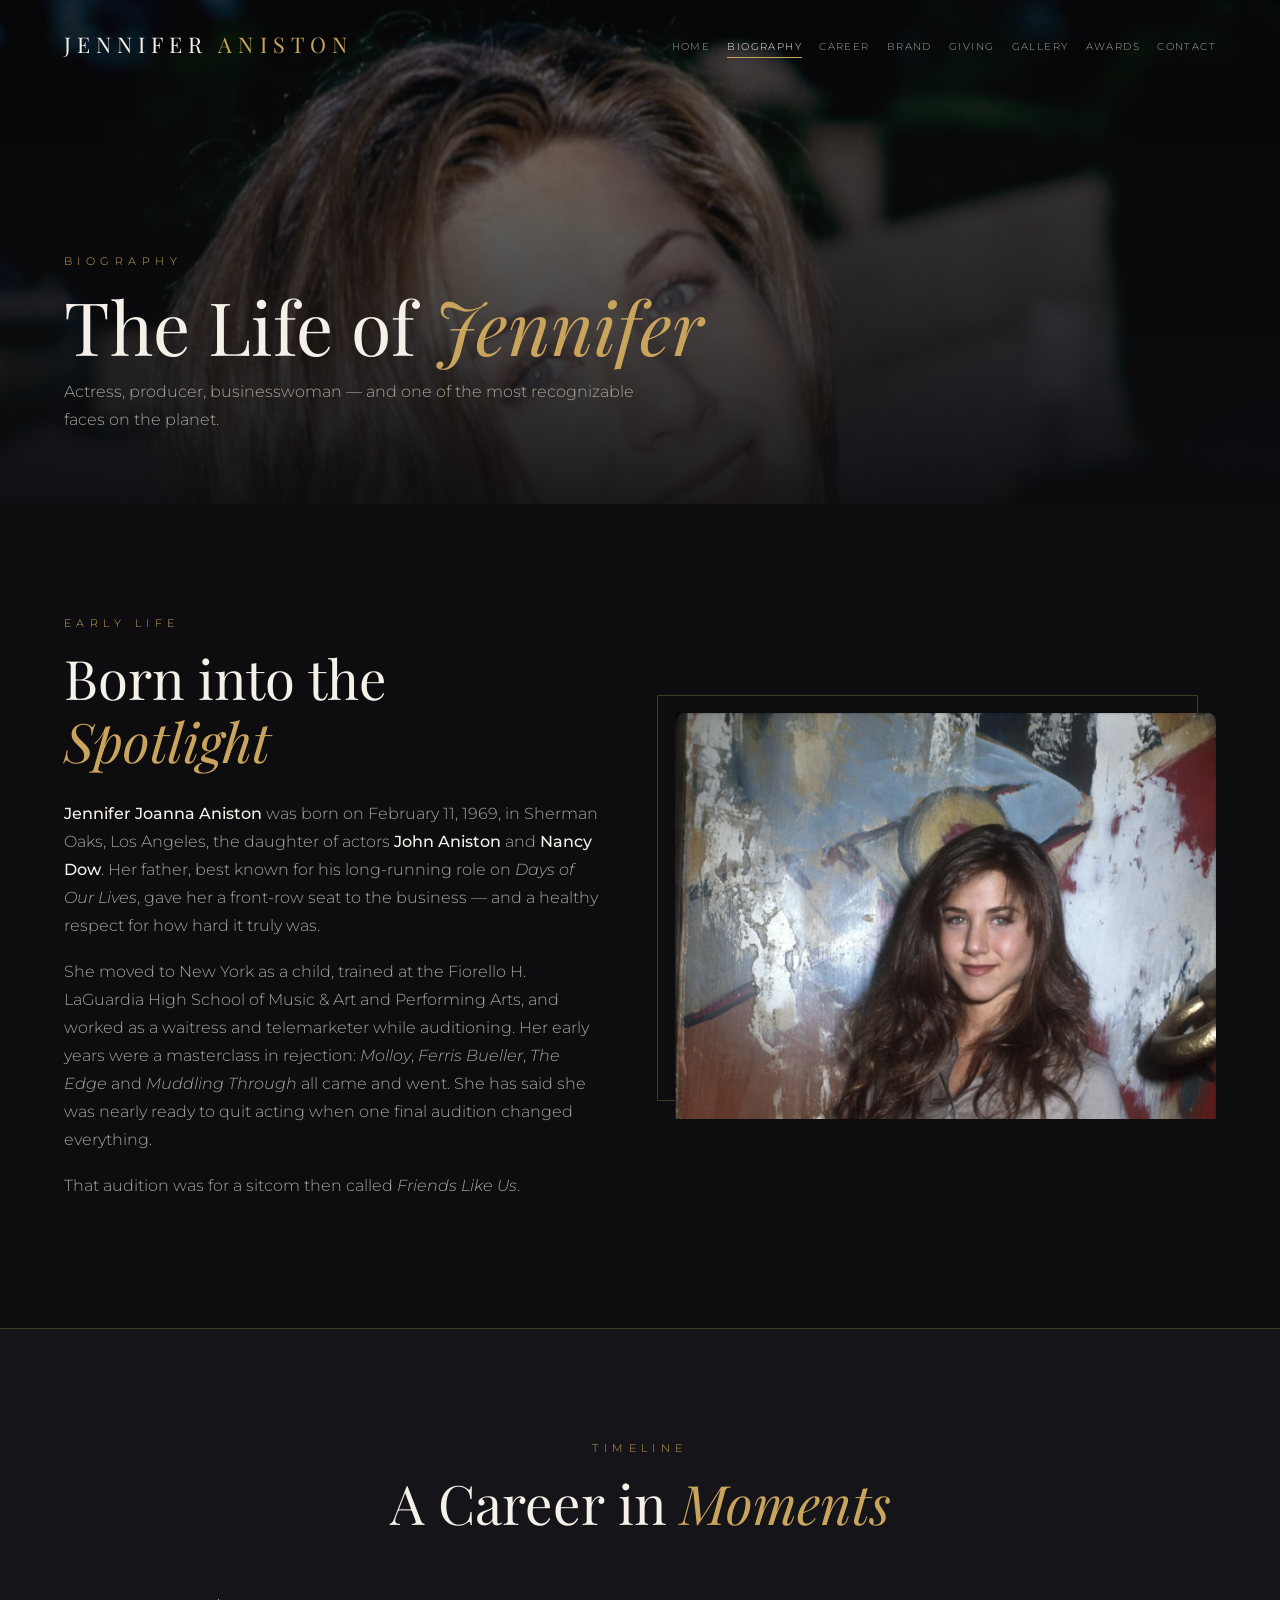
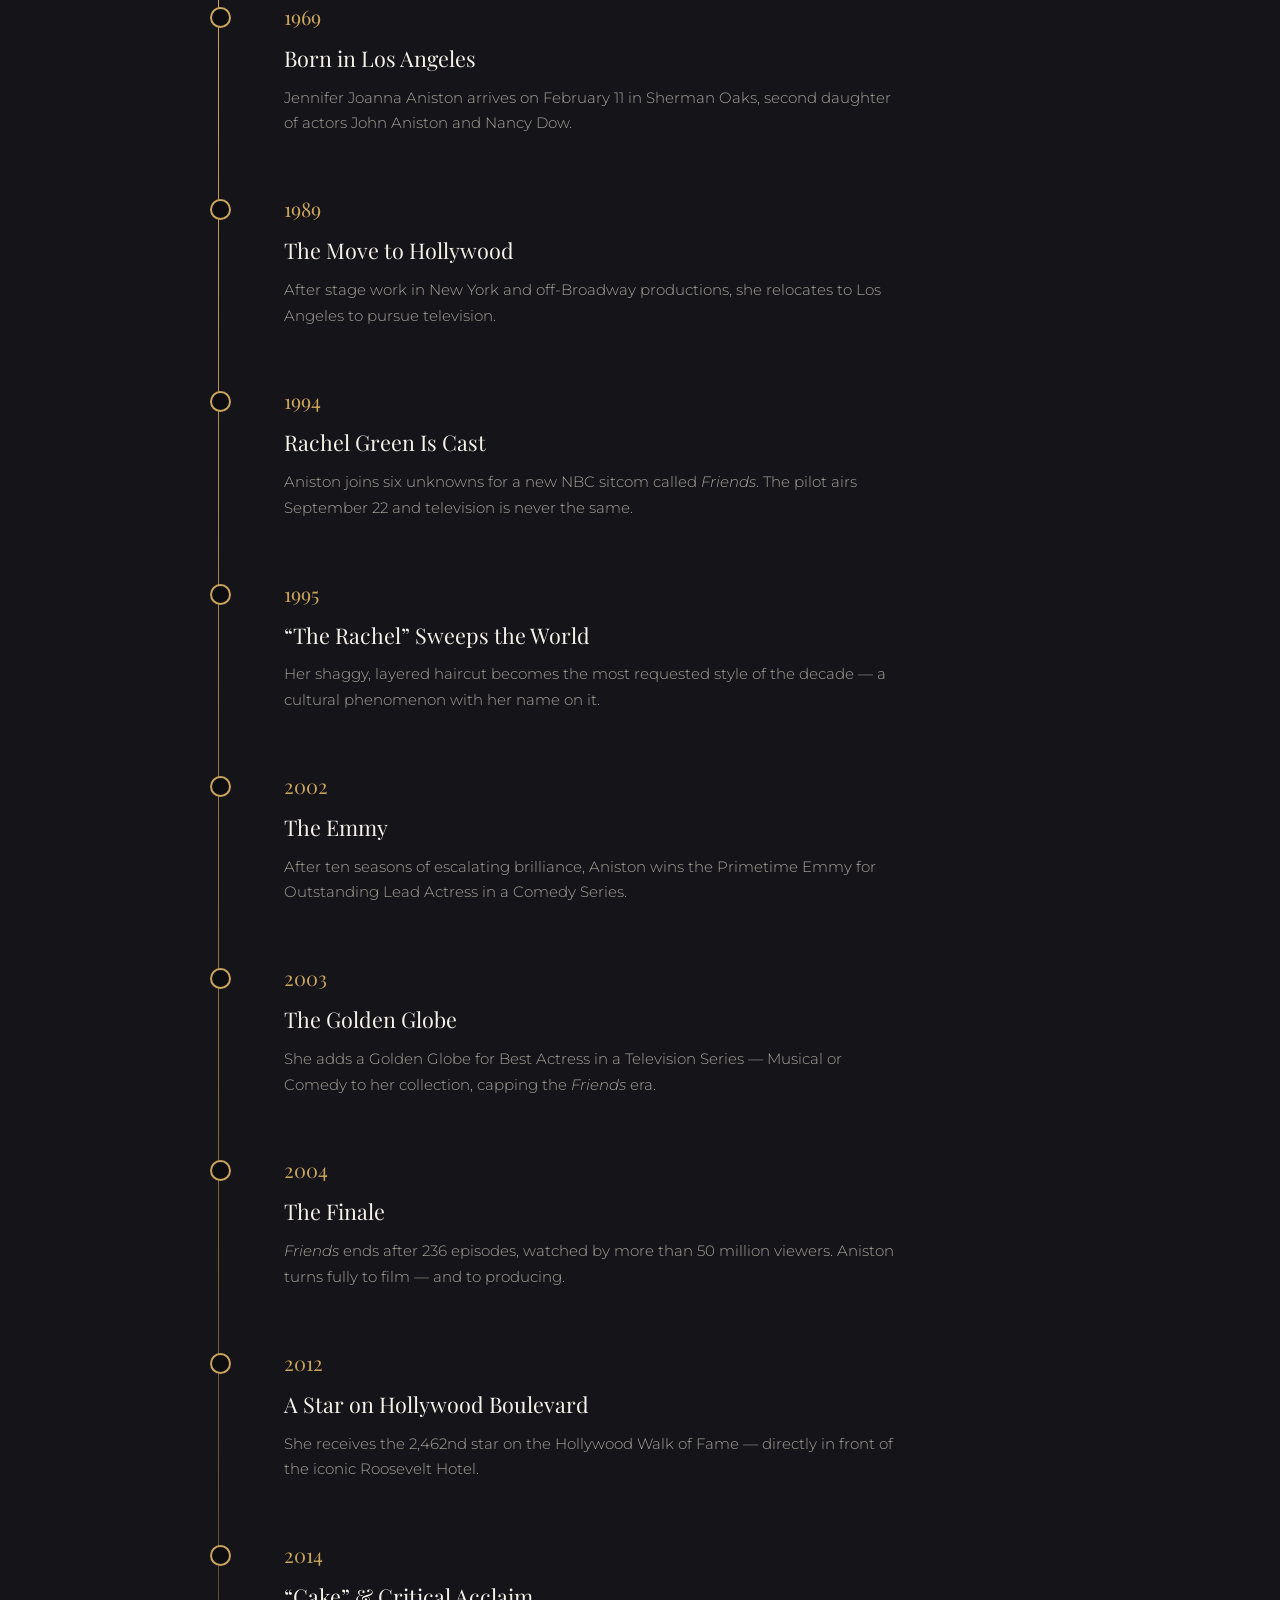
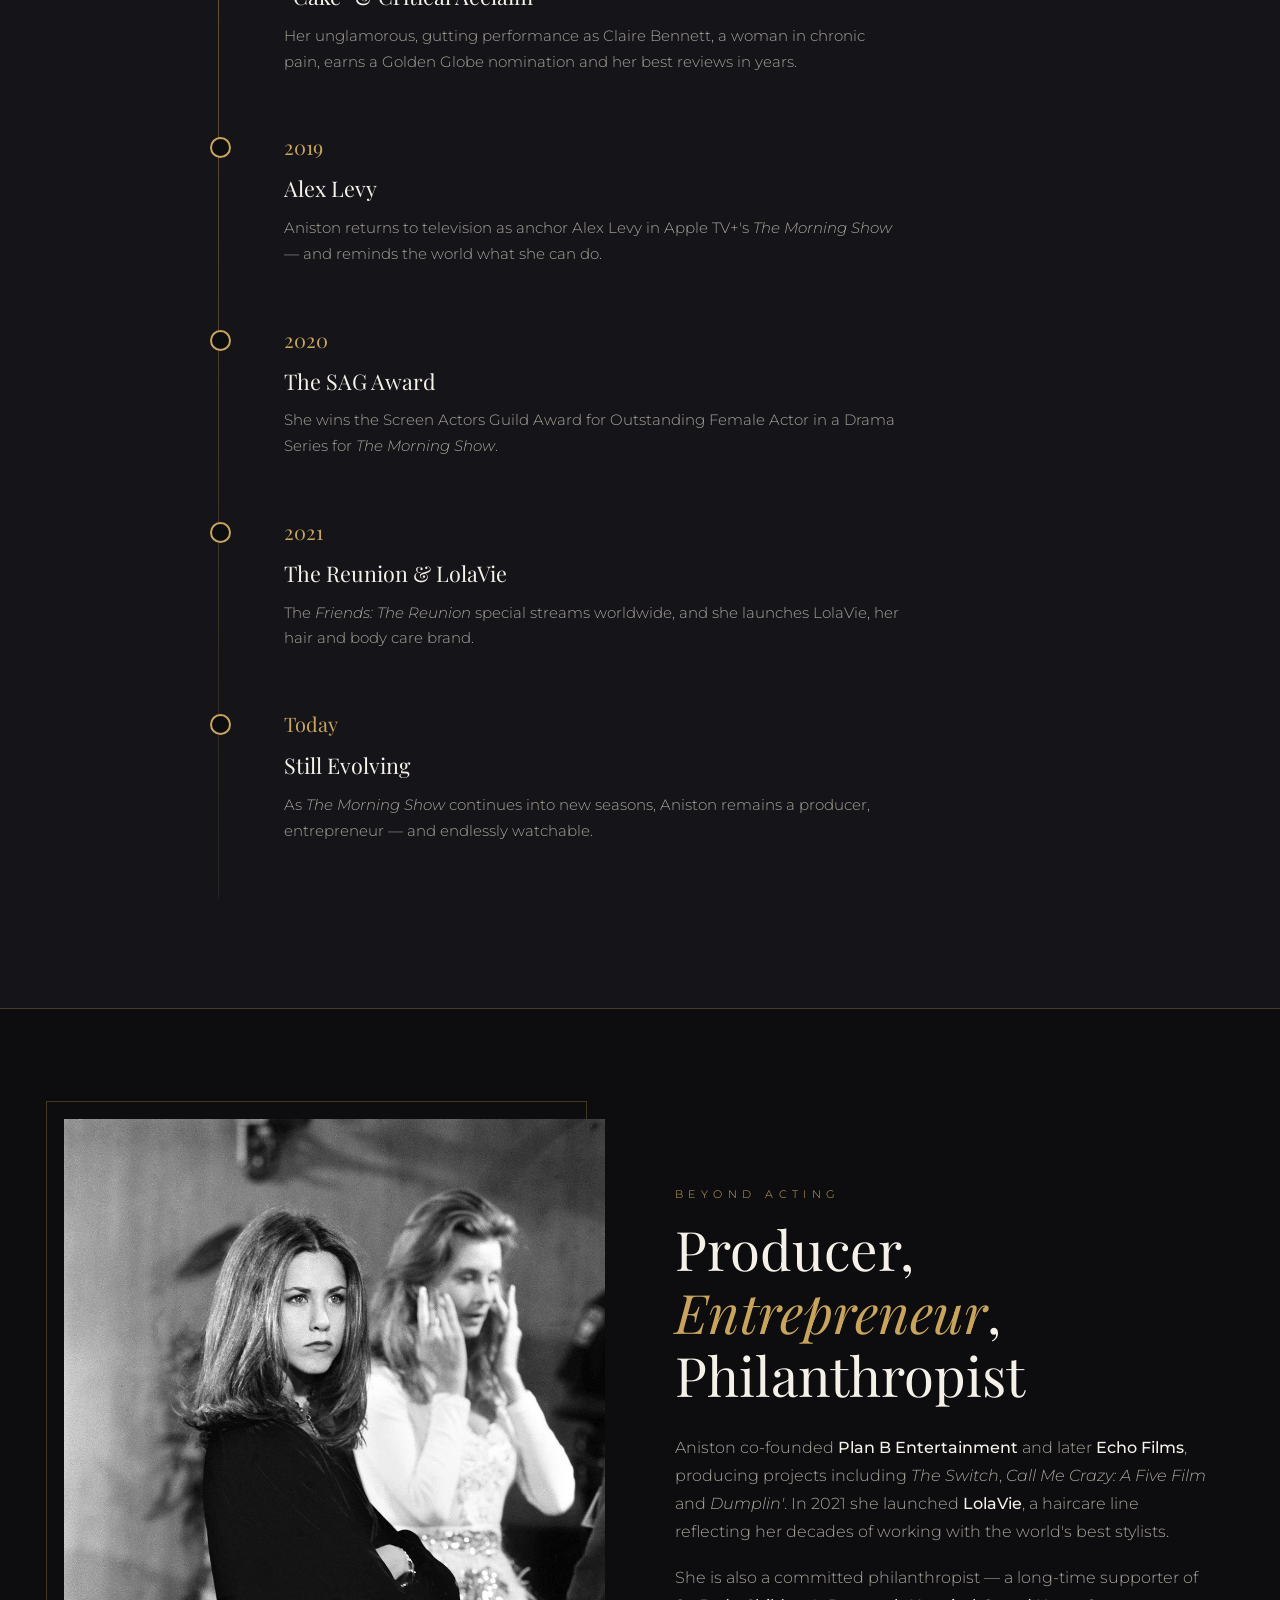
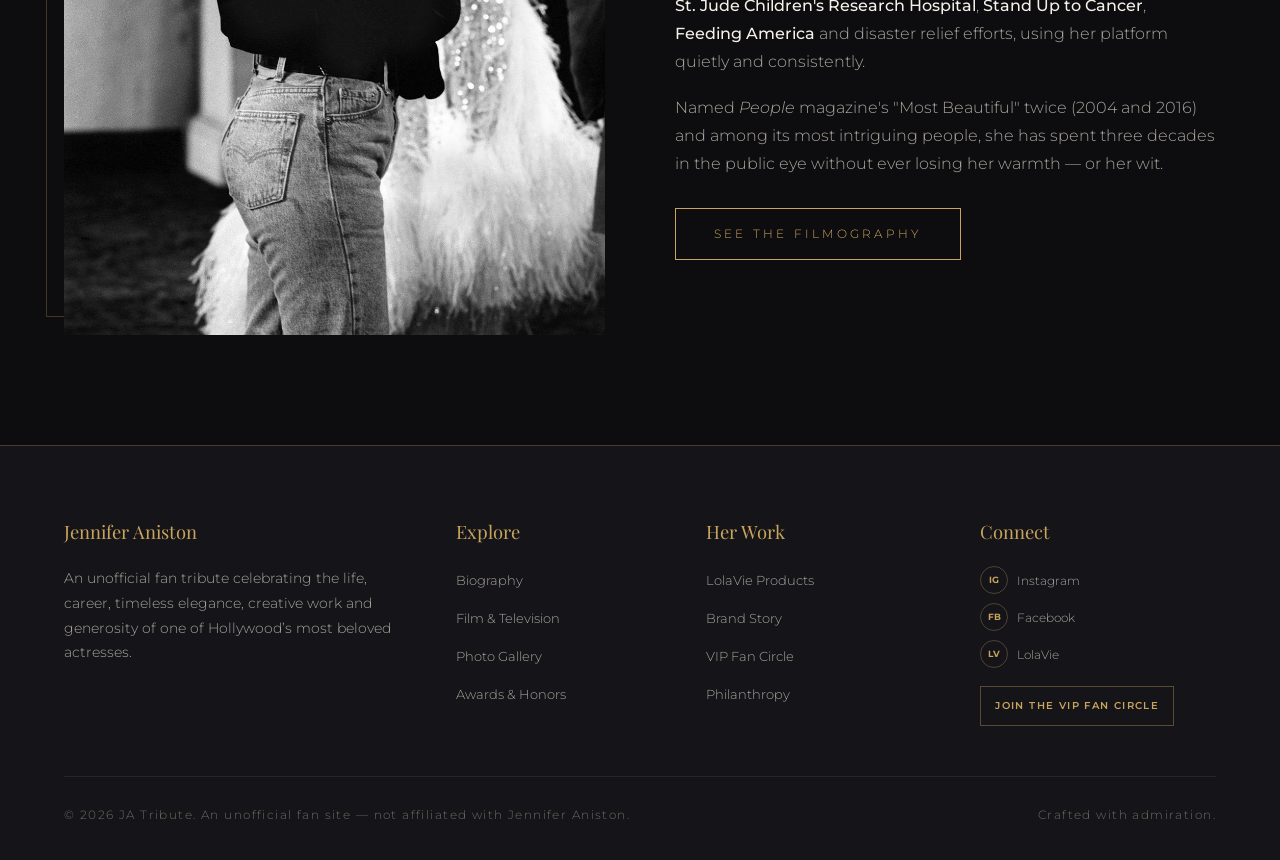
==== about.html @ 22d7c0d3 "first commit" ====
<!DOCTYPE html>
<html lang="en">
<head>
<meta charset="UTF-8">
<meta name="viewport" content="width=device-width, initial-scale=1.0">
<title>Biography — Jennifer Aniston Tribute</title>
<meta name="description" content="The life story of Jennifer Aniston: from Sherman Oaks to stardom.">
<link rel="preconnect" href="https://fonts.googleapis.com">
<link href="https://fonts.googleapis.com/css2?family=Playfair+Display:ital,wght@0,400;0,600;1,400&family=Montserrat:wght@300;400;500&display=swap" rel="stylesheet">
<link rel="stylesheet" href="css/style.css">
</head>
<body>
<div id="preloader"><div class="mono">JA</div><div class="bar"><span></span></div><small>A Tribute</small></div>
<header>
  <a href="index.html" class="logo">JENNIFER <em>ANISTON</em></a>
  <button class="burger" aria-label="Menu"><span></span><span></span><span></span></button>
  <nav><ul>
  <li><a href="index.html">Home</a></li>
<li><a href="about.html" class="active">Biography</a></li>
<li><a href="career.html">Career</a></li>
<li><a href="brand.html">Brand</a></li>
<li><a href="philanthropy.html">Giving</a></li>
<li><a href="gallery.html">Gallery</a></li>
<li><a href="awards.html">Awards</a></li>
<li><a href="contact.html">Contact</a></li>
  </ul></nav>
</header>

<section class="banner" style="background-image:url('images/early-career.jpg');padding:0 5vw 70px">
  <div class="inner">
    <span class="kicker">Biography</span>
    <h1>The Life of <em style="color:var(--gold);font-style:italic">Jennifer</em></h1>
    <p>Actress, producer, businesswoman — and one of the most recognizable faces on the planet.</p>
  </div>
</section>

<section>
  <div class="container split">
    <div class="reveal">
      <div class="sec-head" style="margin-bottom:28px">
        <span class="kicker">Early Life</span>
        <h2>Born into the <em>Spotlight</em></h2>
      </div>
      <p><strong>Jennifer Joanna Aniston</strong> was born on February 11, 1969, in Sherman Oaks, Los Angeles, the daughter of actors <strong>John Aniston</strong> and <strong>Nancy Dow</strong>. Her father, best known for his long-running role on <em>Days of Our Lives</em>, gave her a front-row seat to the business — and a healthy respect for how hard it truly was.</p>
      <p>She moved to New York as a child, trained at the Fiorello H. LaGuardia High School of Music &amp; Art and Performing Arts, and worked as a waitress and telemarketer while auditioning. Her early years were a masterclass in rejection: <em>Molloy</em>, <em>Ferris Bueller</em>, <em>The Edge</em> and <em>Muddling Through</em> all came and went. She has said she was nearly ready to quit acting when one final audition changed everything.</p>
      <p>That audition was for a sitcom then called <em>Friends Like Us</em>.</p>
    </div>
    <div class="frame reveal" data-delay="1"><img src="images/young-artist.jpg" alt="Young Jennifer Aniston early career photograph"></div>
  </div>
</section>

<section style="background:var(--bg-2);border-top:1px solid var(--line);border-bottom:1px solid var(--line)">
  <div class="container">
    <div class="sec-head center reveal">
      <span class="kicker">Timeline</span>
      <h2>A Career in <em>Moments</em></h2>
    </div>
    <div class="timeline">
      <div class="tl-item reveal"><span class="yr">1969</span><h3>Born in Los Angeles</h3><p>Jennifer Joanna Aniston arrives on February 11 in Sherman Oaks, second daughter of actors John Aniston and Nancy Dow.</p></div>
      <div class="tl-item reveal"><span class="yr">1989</span><h3>The Move to Hollywood</h3><p>After stage work in New York and off-Broadway productions, she relocates to Los Angeles to pursue television.</p></div>
      <div class="tl-item reveal"><span class="yr">1994</span><h3>Rachel Green Is Cast</h3><p>Aniston joins six unknowns for a new NBC sitcom called <em>Friends</em>. The pilot airs September 22 and television is never the same.</p></div>
      <div class="tl-item reveal"><span class="yr">1995</span><h3>“The Rachel” Sweeps the World</h3><p>Her shaggy, layered haircut becomes the most requested style of the decade — a cultural phenomenon with her name on it.</p></div>
      <div class="tl-item reveal"><span class="yr">2002</span><h3>The Emmy</h3><p>After ten seasons of escalating brilliance, Aniston wins the Primetime Emmy for Outstanding Lead Actress in a Comedy Series.</p></div>
      <div class="tl-item reveal"><span class="yr">2003</span><h3>The Golden Globe</h3><p>She adds a Golden Globe for Best Actress in a Television Series — Musical or Comedy to her collection, capping the <em>Friends</em> era.</p></div>
      <div class="tl-item reveal"><span class="yr">2004</span><h3>The Finale</h3><p><em>Friends</em> ends after 236 episodes, watched by more than 50 million viewers. Aniston turns fully to film — and to producing.</p></div>
      <div class="tl-item reveal"><span class="yr">2012</span><h3>A Star on Hollywood Boulevard</h3><p>She receives the 2,462nd star on the Hollywood Walk of Fame — directly in front of the iconic Roosevelt Hotel.</p></div>
      <div class="tl-item reveal"><span class="yr">2014</span><h3>“Cake” &amp; Critical Acclaim</h3><p>Her unglamorous, gutting performance as Claire Bennett, a woman in chronic pain, earns a Golden Globe nomination and her best reviews in years.</p></div>
      <div class="tl-item reveal"><span class="yr">2019</span><h3>Alex Levy</h3><p>Aniston returns to television as anchor Alex Levy in Apple TV+'s <em>The Morning Show</em> — and reminds the world what she can do.</p></div>
      <div class="tl-item reveal"><span class="yr">2020</span><h3>The SAG Award</h3><p>She wins the Screen Actors Guild Award for Outstanding Female Actor in a Drama Series for <em>The Morning Show</em>.</p></div>
      <div class="tl-item reveal"><span class="yr">2021</span><h3>The Reunion &amp; LolaVie</h3><p>The <em>Friends: The Reunion</em> special streams worldwide, and she launches LolaVie, her hair and body care brand.</p></div>
      <div class="tl-item reveal"><span class="yr">Today</span><h3>Still Evolving</h3><p>As <em>The Morning Show</em> continues into new seasons, Aniston remains a producer, entrepreneur — and endlessly watchable.</p></div>
    </div>
  </div>
</section>

<section>
  <div class="container split">
    <div class="frame reveal"><img src="images/friends-bw.jpg" alt="Behind the scenes of Friends, black and white"></div>
    <div class="reveal" data-delay="1">
      <div class="sec-head" style="margin-bottom:28px">
        <span class="kicker">Beyond Acting</span>
        <h2>Producer, <em>Entrepreneur</em>, Philanthropist</h2>
      </div>
      <p>Aniston co-founded <strong>Plan B Entertainment</strong> and later <strong>Echo Films</strong>, producing projects including <em>The Switch</em>, <em>Call Me Crazy: A Five Film</em> and <em>Dumplin'</em>. In 2021 she launched <strong>LolaVie</strong>, a haircare line reflecting her decades of working with the world's best stylists.</p>
      <p>She is also a committed philanthropist — a long-time supporter of <strong>St. Jude Children's Research Hospital</strong>, <strong>Stand Up to Cancer</strong>, <strong>Feeding America</strong> and disaster relief efforts, using her platform quietly and consistently.</p>
      <p>Named <em>People</em> magazine's "Most Beautiful" twice (2004 and 2016) and among its most intriguing people, she has spent three decades in the public eye without ever losing her warmth — or her wit.</p>
      <div style="margin-top:30px"><a href="career.html" class="btn">See the Filmography</a></div>
    </div>
  </div>
</section>
<footer>
<div class="foot-grid">
  <div>
    <h4>Jennifer Aniston</h4>
    <p>An unofficial fan tribute celebrating the life, career, timeless elegance, creative work and generosity of one of Hollywood’s most beloved actresses.</p>
  </div>
  <div>
    <h4>Explore</h4>
    <ul>
      <li><a href="about.html">Biography</a></li>
      <li><a href="career.html">Film &amp; Television</a></li>
      <li><a href="gallery.html">Photo Gallery</a></li>
      <li><a href="awards.html">Awards &amp; Honors</a></li>
    </ul>
  </div>
  <div>
    <h4>Her Work</h4>
    <ul>
      <li><a href="brand.html">LolaVie Products</a></li>
      <li><a href="brand.html#products">Brand Story</a></li>
      <li><a href="brand.html#vip">VIP Fan Circle</a></li>
      <li><a href="philanthropy.html">Philanthropy</a></li>
    </ul>
  </div>
  <div class="foot-social">
    <h4>Connect</h4>
    <div class="foot-social-links">
      <a href="https://www.instagram.com/jenniferaniston/" target="_blank" rel="noopener noreferrer"><span>IG</span> Instagram</a>
      <a href="https://www.facebook.com/JenniferAniston/" target="_blank" rel="noopener noreferrer"><span>FB</span> Facebook</a>
      <a href="https://www.instagram.com/lolavie/" target="_blank" rel="noopener noreferrer"><span>LV</span> LolaVie</a>
    </div>
    <a class="foot-vip" href="brand.html#vip">Join the VIP Fan Circle</a>
  </div>
</div>
  <div class="foot-bottom">
    <span>© <span id="year"></span> JA Tribute. An unofficial fan site — not affiliated with Jennifer Aniston.</span>
    <span>Crafted with admiration.</span>
  </div>
</footer>
<button id="toTop" aria-label="Back to top">↑</button>
<script src="js/main.js"></script>
</body>
</html>
---- css/style.css ----
/* ============================================================
   JENNIFER ANISTON — A TRIBUTE  |  style.css
   Palette: noir charcoal + champagne gold + ivory
   ============================================================ */
:root{
  --bg:#0d0d10;
  --bg-2:#141419;
  --bg-3:#1b1b22;
  --ivory:#f5f1e8;
  --muted:#a9a49a;
  --gold:#c9a45c;
  --gold-2:#e6c988;
  --line:rgba(201,164,92,.28);
  --card:#16161c;
  --serif:'Playfair Display',Georgia,'Times New Roman',serif;
  --sans:'Montserrat','Segoe UI',Helvetica,Arial,sans-serif;
  --ease:cubic-bezier(.22,1,.36,1);
}
*{margin:0;padding:0;box-sizing:border-box}
html{scroll-behavior:smooth}
body{
  background:var(--bg);color:var(--ivory);
  font-family:var(--sans);font-weight:300;line-height:1.75;
  overflow-x:hidden;
}
img{display:block;max-width:100%}
a{color:inherit;text-decoration:none}
::selection{background:var(--gold);color:#111}
::-webkit-scrollbar{width:10px}
::-webkit-scrollbar-track{background:var(--bg)}
::-webkit-scrollbar-thumb{background:#3a3423;border-radius:6px}
::-webkit-scrollbar-thumb:hover{background:var(--gold)}

/* ---------- Preloader ---------- */
#preloader{
  position:fixed;inset:0;z-index:9999;background:var(--bg);
  display:flex;flex-direction:column;align-items:center;justify-content:center;gap:22px;
  transition:opacity .8s var(--ease),visibility .8s;
}
#preloader.done{opacity:0;visibility:hidden}
#preloader .mono{
  font-family:var(--serif);font-size:clamp(2.4rem,7vw,4.5rem);letter-spacing:.35em;
  color:var(--ivory);animation:pulse 1.6s ease-in-out infinite;
}
#preloader .bar{width:200px;height:2px;background:#2a2a33;overflow:hidden;border-radius:2px}
#preloader .bar span{display:block;height:100%;width:40%;background:var(--gold);animation:load 1.2s var(--ease) infinite}
#preloader small{letter-spacing:.45em;text-transform:uppercase;color:var(--muted);font-size:.65rem}
@keyframes load{0%{transform:translateX(-120%)}100%{transform:translateX(320%)}}
@keyframes pulse{0%,100%{opacity:.55}50%{opacity:1}}

/* ---------- Navigation ---------- */
header{
  position:fixed;top:0;left:0;right:0;z-index:1000;
  padding:26px 5vw;display:flex;align-items:center;justify-content:space-between;
  transition:all .45s var(--ease);
}
header.scrolled{
  padding:14px 5vw;background:rgba(13,13,16,.88);
  backdrop-filter:blur(14px);border-bottom:1px solid rgba(201,164,92,.15);
}
.logo{font-family:var(--serif);font-size:1.35rem;letter-spacing:.28em;color:var(--ivory)}
.logo em{color:var(--gold);font-style:normal}
nav ul{display:flex;gap:38px;list-style:none}
nav a{
  font-size:.72rem;letter-spacing:.24em;text-transform:uppercase;color:var(--muted);
  position:relative;padding:6px 0;transition:color .3s;
}
nav a::after{
  content:"";position:absolute;left:0;bottom:0;width:0;height:1px;
  background:var(--gold);transition:width .35s var(--ease);
}
nav a:hover,nav a.active{color:var(--ivory)}
nav a:hover::after,nav a.active::after{width:100%}
.burger{display:none;flex-direction:column;gap:6px;cursor:pointer;background:none;border:0;z-index:1002}
.burger span{width:28px;height:2px;background:var(--ivory);transition:.35s var(--ease)}
.burger.open span:nth-child(1){transform:translateY(8px) rotate(45deg)}
.burger.open span:nth-child(2){opacity:0}
.burger.open span:nth-child(3){transform:translateY(-8px) rotate(-45deg)}

/* ---------- Hero ---------- */
.hero{position:relative;height:100vh;min-height:640px;display:flex;align-items:flex-end;overflow:hidden}
.hero-slide{
  position:absolute;inset:0;background-size:cover;background-position:center 20%;
  opacity:0;transform:scale(1.12);transition:opacity 2.2s var(--ease),transform 7s linear;
}
.hero-slide.active{opacity:1;transform:scale(1)}
.hero-slide::after{content:"";position:absolute;inset:0;
  background:linear-gradient(180deg,rgba(13,13,16,.35) 0%,rgba(13,13,16,.15) 40%,rgba(13,13,16,.96) 100%)}
.hero-content{position:relative;z-index:2;width:100%;padding:0 5vw 9vh}
.hero-kicker{
  font-size:.7rem;letter-spacing:.5em;text-transform:uppercase;color:var(--gold);
  display:block;margin-bottom:18px;
}
.hero h1{
  font-family:var(--serif);font-weight:400;
  font-size:clamp(3rem,9vw,7.5rem);line-height:1.02;letter-spacing:.01em;
}
.hero h1 .line{display:block;overflow:hidden}
.hero h1 .line span{display:inline-block;transform:translateY(110%);animation:rise 1.1s var(--ease) forwards}
.hero h1 .line:nth-child(2) span{animation-delay:.15s}
.hero h1 .line:nth-child(3) span{animation-delay:.3s}
@keyframes rise{to{transform:translateY(0)}}
.hero-sub{max-width:560px;color:var(--muted);margin:22px 0 34px;font-size:.98rem;opacity:0;animation:fadeUp 1s var(--ease) .7s forwards}
.hero-cta{display:flex;gap:18px;flex-wrap:wrap;opacity:0;animation:fadeUp 1s var(--ease) .95s forwards}
@keyframes fadeUp{from{opacity:0;transform:translateY(26px)}to{opacity:1;transform:none}}
.btn{
  display:inline-block;padding:15px 38px;font-size:.72rem;letter-spacing:.28em;text-transform:uppercase;
  border:1px solid var(--gold);color:var(--gold);position:relative;overflow:hidden;
  transition:color .4s;z-index:1;
}
.btn::before{
  content:"";position:absolute;inset:0;background:var(--gold);
  transform:scaleX(0);transform-origin:left;transition:transform .45s var(--ease);z-index:-1;
}
.btn:hover{color:#111}
.btn:hover::before{transform:scaleX(1)}
.btn.solid{background:var(--gold);color:#111}
.btn.solid::before{background:var(--ivory)}
.hero-dots{position:absolute;right:5vw;bottom:9vh;z-index:3;display:flex;flex-direction:column;gap:12px}
.hero-dots button{
  width:10px;height:10px;border-radius:50%;border:1px solid var(--gold);
  background:transparent;cursor:pointer;transition:.3s;
}
.hero-dots button.active{background:var(--gold);transform:scale(1.35)}
.scroll-hint{
  position:absolute;left:50%;bottom:26px;transform:translateX(-50%);z-index:3;
  color:var(--muted);font-size:.6rem;letter-spacing:.4em;text-transform:uppercase;
  display:flex;flex-direction:column;align-items:center;gap:8px;
}
.scroll-hint::after{content:"";width:1px;height:44px;background:linear-gradient(var(--gold),transparent);animation:drip 1.8s ease-in-out infinite}
@keyframes drip{0%{transform:scaleY(0);transform-origin:top}55%{transform:scaleY(1);transform-origin:top}56%{transform-origin:bottom}100%{transform:scaleY(0);transform-origin:bottom}}

/* ---------- Sections ---------- */
section{padding:110px 5vw;position:relative}
.container{max-width:1200px;margin:0 auto}
.sec-head{margin-bottom:64px}
.sec-head .kicker{font-size:.68rem;letter-spacing:.5em;text-transform:uppercase;color:var(--gold);display:block;margin-bottom:14px}
.sec-head h2{font-family:var(--serif);font-weight:400;font-size:clamp(2.1rem,4.6vw,3.4rem);line-height:1.15}
.sec-head h2 em{color:var(--gold);font-style:italic}
.sec-head p{color:var(--muted);max-width:620px;margin-top:18px}
.center{text-align:center}
.center .sec-head p{margin-left:auto;margin-right:auto}

/* reveal */
.reveal{opacity:0;transform:translateY(46px);transition:opacity .9s var(--ease),transform .9s var(--ease)}
.reveal.in{opacity:1;transform:none}
.reveal[data-delay="1"]{transition-delay:.12s}
.reveal[data-delay="2"]{transition-delay:.24s}
.reveal[data-delay="3"]{transition-delay:.36s}
.reveal[data-delay="4"]{transition-delay:.48s}

/* ---------- Stats strip ---------- */
.stats{
  display:grid;grid-template-columns:repeat(4,1fr);gap:2px;background:var(--line);
  border-top:1px solid var(--line);border-bottom:1px solid var(--line);
}
.stat{background:var(--bg-2);padding:52px 20px;text-align:center}
.stat .num{font-family:var(--serif);font-size:clamp(2.2rem,4vw,3.4rem);color:var(--gold)}
.stat .lbl{font-size:.66rem;letter-spacing:.3em;text-transform:uppercase;color:var(--muted);margin-top:8px}

/* ---------- Split / bio ---------- */
.split{display:grid;grid-template-columns:1fr 1fr;gap:70px;align-items:center}
.split .frame{position:relative}
.split .frame::before{
  content:"";position:absolute;inset:-18px 18px 18px -18px;
  border:1px solid var(--line);z-index:0;transition:all .5s var(--ease);
}
.split .frame:hover::before{inset:-10px 10px 10px -10px}
.split .frame img{position:relative;z-index:1;filter:grayscale(35%);transition:filter .6s}
.split .frame:hover img{filter:grayscale(0)}
.split p{color:var(--muted);margin-bottom:18px}
.split p strong{color:var(--ivory);font-weight:500}
.sig{font-family:var(--serif);font-style:italic;font-size:1.7rem;color:var(--gold);margin-top:10px}

/* ---------- Marquee ---------- */
.marquee{overflow:hidden;border-top:1px solid var(--line);border-bottom:1px solid var(--line);padding:22px 0;background:var(--bg-2)}
.marquee-track{display:flex;gap:60px;width:max-content;animation:scrollX 30s linear infinite}
.marquee-track span{
  font-family:var(--serif);font-size:1.3rem;letter-spacing:.25em;text-transform:uppercase;
  color:var(--muted);white-space:nowrap;display:flex;align-items:center;gap:60px;
}
.marquee-track span::after{content:"✦";color:var(--gold);font-size:.9rem}
@keyframes scrollX{to{transform:translateX(-50%)}}

/* ---------- Highlight cards ---------- */
.cards{display:grid;grid-template-columns:repeat(3,1fr);gap:28px}
.card{
  background:var(--card);border:1px solid rgba(201,164,92,.14);
  overflow:hidden;position:relative;transition:transform .5s var(--ease),box-shadow .5s;
}
.card:hover{transform:translateY(-10px);box-shadow:0 30px 60px -20px rgba(0,0,0,.7)}
.card .thumb{height:280px;overflow:hidden}
.card .thumb img{width:100%;height:100%;object-fit:cover;transition:transform .8s var(--ease);filter:grayscale(30%)}
.card:hover .thumb img{transform:scale(1.08);filter:grayscale(0)}
.card .body{padding:30px 28px 34px}
.card .tag{font-size:.62rem;letter-spacing:.34em;text-transform:uppercase;color:var(--gold)}
.card h3{font-family:var(--serif);font-weight:400;font-size:1.5rem;margin:12px 0 10px}
.card p{color:var(--muted);font-size:.9rem}
.card .more{
  display:inline-block;margin-top:18px;font-size:.66rem;letter-spacing:.28em;text-transform:uppercase;
  color:var(--ivory);border-bottom:1px solid var(--gold);padding-bottom:4px;transition:color .3s;
}
.card .more:hover{color:var(--gold)}

/* ---------- Filmography ---------- */
.filter-bar{display:flex;gap:12px;flex-wrap:wrap;margin-bottom:48px}
.filter-btn{
  background:none;border:1px solid rgba(201,164,92,.3);color:var(--muted);
  padding:10px 24px;font-size:.66rem;letter-spacing:.24em;text-transform:uppercase;
  cursor:pointer;font-family:var(--sans);transition:.35s;
}
.filter-btn:hover{color:var(--ivory);border-color:var(--gold)}
.filter-btn.active{background:var(--gold);color:#111;border-color:var(--gold)}
.film-grid{display:grid;grid-template-columns:repeat(3,1fr);gap:26px}
.film{
  background:var(--card);border:1px solid rgba(201,164,92,.12);overflow:hidden;
  transition:transform .5s var(--ease),opacity .5s,border-color .4s;position:relative;
}
.film.hide{display:none}
.film:hover{transform:translateY(-8px);border-color:var(--gold)}
.film .poster{height:250px;overflow:hidden;position:relative}
.film .poster img{width:100%;height:100%;object-fit:cover;transition:transform .7s var(--ease)}
.film:hover .poster img{transform:scale(1.07)}
.film .poster .ph{
  width:100%;height:100%;display:flex;align-items:center;justify-content:center;
  font-family:var(--serif);font-size:1.6rem;color:var(--gold);text-align:center;padding:20px;
  background:linear-gradient(135deg,#191920,#24242e);
}
.film .yr{
  position:absolute;top:14px;right:14px;background:rgba(13,13,16,.85);color:var(--gold);
  font-size:.66rem;letter-spacing:.2em;padding:6px 12px;border:1px solid var(--line);
}
.film .body{padding:26px 24px 30px}
.film h3{font-family:var(--serif);font-weight:400;font-size:1.35rem;margin-bottom:6px}
.film .role{font-size:.68rem;letter-spacing:.26em;text-transform:uppercase;color:var(--gold);display:block;margin-bottom:12px}
.film p{color:var(--muted);font-size:.88rem}

/* ---------- Timeline ---------- */
.timeline{position:relative;max-width:860px;margin:0 auto;padding-left:40px}
.timeline::before{content:"";position:absolute;left:8px;top:0;bottom:0;width:1px;
  background:linear-gradient(var(--gold),rgba(201,164,92,.1))}
.tl-item{position:relative;padding:0 0 54px 34px}
.tl-item::before{
  content:"";position:absolute;left:-40px;top:8px;width:17px;height:17px;border-radius:50%;
  border:2px solid var(--gold);background:var(--bg);transition:.4s;
}
.tl-item:hover::before{background:var(--gold);box-shadow:0 0 20px rgba(201,164,92,.6)}
.tl-item .yr{font-family:var(--serif);color:var(--gold);font-size:1.25rem}
.tl-item h3{font-family:var(--serif);font-weight:400;font-size:1.35rem;margin:6px 0 8px}
.tl-item p{color:var(--muted);font-size:.92rem;max-width:620px}

/* ---------- Quotes ---------- */
.quotes{padding:130px 5vw;text-align:center;background:var(--bg-2);border-top:1px solid var(--line);border-bottom:1px solid var(--line)}
.quote{display:none;max-width:820px;margin:0 auto}
.quote.active{display:block;animation:fadeUp .8s var(--ease)}
.quote blockquote{font-family:var(--serif);font-style:italic;font-weight:400;
  font-size:clamp(1.4rem,3vw,2.2rem);line-height:1.5}
.quote cite{display:block;margin-top:26px;font-size:.7rem;letter-spacing:.34em;text-transform:uppercase;color:var(--gold);font-style:normal}
.q-nav{display:flex;gap:14px;justify-content:center;margin-top:44px}
.q-nav button{width:38px;height:38px;border-radius:50%;border:1px solid var(--line);background:none;color:var(--gold);cursor:pointer;font-size:1rem;transition:.3s}
.q-nav button:hover{background:var(--gold);color:#111}

/* ---------- Gallery ---------- */
.gallery-grid{columns:3;column-gap:22px}
.g-item{
  break-inside:avoid;margin-bottom:22px;overflow:hidden;position:relative;cursor:pointer;
  border:1px solid rgba(201,164,92,.1);
}
.g-item img{width:100%;transition:transform .7s var(--ease),filter .5s;filter:grayscale(25%)}
.g-item:hover img{transform:scale(1.06);filter:grayscale(0)}
.g-item .cap{
  position:absolute;inset:auto 0 0 0;padding:40px 18px 14px;
  background:linear-gradient(transparent,rgba(13,13,16,.92));
  font-size:.66rem;letter-spacing:.26em;text-transform:uppercase;color:var(--gold);
  opacity:0;transform:translateY(12px);transition:.45s var(--ease);
}
.g-item:hover .cap{opacity:1;transform:none}
.lightbox{
  position:fixed;inset:0;z-index:2000;background:rgba(8,8,10,.94);
  display:flex;align-items:center;justify-content:center;flex-direction:column;gap:18px;
  opacity:0;visibility:hidden;transition:.4s;backdrop-filter:blur(6px);
}
.lightbox.open{opacity:1;visibility:visible}
.lightbox img{max-width:88vw;max-height:78vh;border:1px solid var(--line);box-shadow:0 40px 100px rgba(0,0,0,.8)}
.lightbox .lb-cap{color:var(--muted);font-size:.72rem;letter-spacing:.3em;text-transform:uppercase}
.lb-btn{
  position:absolute;top:50%;transform:translateY(-50%);background:none;border:1px solid var(--line);
  color:var(--ivory);width:52px;height:52px;border-radius:50%;cursor:pointer;font-size:1.2rem;transition:.3s;
}
.lb-btn:hover{background:var(--gold);color:#111;border-color:var(--gold)}
.lb-prev{left:3vw}.lb-next{right:3vw}
.lb-close{position:absolute;top:28px;right:3vw;background:none;border:0;color:var(--ivory);font-size:2rem;cursor:pointer;transition:.3s}
.lb-close:hover{color:var(--gold);transform:rotate(90deg)}

/* ---------- Awards ---------- */
.award-grid{display:grid;grid-template-columns:repeat(2,1fr);gap:26px}
.award{
  display:flex;gap:24px;align-items:flex-start;background:var(--card);
  border:1px solid rgba(201,164,92,.12);padding:30px 28px;transition:.45s var(--ease);
}
.award:hover{border-color:var(--gold);transform:translateX(8px)}
.award .icon{
  flex:0 0 54px;height:54px;border:1px solid var(--gold);border-radius:50%;
  display:flex;align-items:center;justify-content:center;color:var(--gold);font-size:1.3rem;
  font-family:var(--serif);
}
.award h3{font-family:var(--serif);font-weight:400;font-size:1.25rem;margin-bottom:6px}
.award .meta{font-size:.66rem;letter-spacing:.26em;text-transform:uppercase;color:var(--gold);display:block;margin-bottom:10px}
.award p{color:var(--muted);font-size:.88rem}

/* ---------- Contact ---------- */
.contact-wrap{display:grid;grid-template-columns:1fr 1.2fr;gap:70px;align-items:start}
.contact-info p{color:var(--muted);margin-bottom:26px}
.contact-line{display:flex;gap:16px;align-items:center;margin-bottom:18px;color:var(--muted);font-size:.9rem}
.contact-line .dot{width:8px;height:8px;background:var(--gold);border-radius:50%;flex:0 0 8px}
form .row{display:grid;grid-template-columns:1fr 1fr;gap:20px}
.field{margin-bottom:20px}
.field label{display:block;font-size:.64rem;letter-spacing:.3em;text-transform:uppercase;color:var(--muted);margin-bottom:10px}
.field input,.field textarea,.field select{
  width:100%;background:var(--bg-2);border:1px solid rgba(201,164,92,.2);color:var(--ivory);
  padding:15px 18px;font-family:var(--sans);font-size:.9rem;transition:border .3s;outline:none;
}
.field input:focus,.field textarea:focus,.field select:focus{border-color:var(--gold)}
.field textarea{min-height:140px;resize:vertical}
.form-msg{margin-top:16px;color:var(--gold);font-size:.85rem;letter-spacing:.06em;min-height:22px}

/* ---------- Footer ---------- */
footer{border-top:1px solid var(--line);background:var(--bg-2);padding:70px 5vw 34px}
.foot-grid{display:grid;grid-template-columns:2fr 1fr 1fr;gap:50px;max-width:1200px;margin:0 auto 50px}
.foot-grid h4{font-family:var(--serif);font-weight:400;font-size:1.15rem;margin-bottom:18px;color:var(--gold)}
.foot-grid p{color:var(--muted);font-size:.88rem;max-width:380px}
.foot-grid ul{list-style:none}
.foot-grid li{margin-bottom:10px}
.foot-grid ul a{color:var(--muted);font-size:.84rem;transition:.3s}
.foot-grid ul a:hover{color:var(--gold);padding-left:6px}
.foot-bottom{
  max-width:1200px;margin:0 auto;padding-top:28px;border-top:1px solid rgba(201,164,92,.12);
  display:flex;justify-content:space-between;gap:16px;flex-wrap:wrap;
  color:#6f6a61;font-size:.74rem;letter-spacing:.12em;
}

/* back to top */
#toTop{
  position:fixed;right:26px;bottom:26px;z-index:900;width:50px;height:50px;border-radius:50%;
  border:1px solid var(--gold);background:var(--bg);color:var(--gold);cursor:pointer;
  opacity:0;visibility:hidden;transform:translateY(16px);transition:.4s;font-size:1.1rem;
}
#toTop.show{opacity:1;visibility:visible;transform:none}
#toTop:hover{background:var(--gold);color:#111}

/* page banner (inner pages) */
.banner{
  height:56vh;min-height:420px;position:relative;display:flex;align-items:flex-end;
  background-size:cover;background-position:center 25%;padding:0 5vw 70px;
}
.banner::after{content:"";position:absolute;inset:0;
  background:linear-gradient(180deg,rgba(13,13,16,.45),rgba(13,13,16,.95))}
.banner .inner{position:relative;z-index:2;max-width:1200px;margin:0 auto;width:100%}
.banner h1{font-family:var(--serif);font-weight:400;font-size:clamp(2.6rem,6.5vw,4.6rem);line-height:1.05}
.banner .kicker{font-size:.68rem;letter-spacing:.5em;text-transform:uppercase;color:var(--gold);display:block;margin-bottom:16px}
.banner p{color:var(--muted);max-width:600px;margin-top:14px}

/* responsive */
@media (max-width:1020px){
  .cards,.film-grid{grid-template-columns:repeat(2,1fr)}
  .award-grid{grid-template-columns:1fr}
  .gallery-grid{columns:2}
  .foot-grid{grid-template-columns:1fr 1fr}
}
@media (max-width:760px){
  nav{position:fixed;inset:0;background:rgba(13,13,16,.97);backdrop-filter:blur(10px);
    display:flex;align-items:center;justify-content:center;
    transform:translateX(100%);transition:transform .5s var(--ease)}
  nav.open{transform:none}
  nav ul{flex-direction:column;text-align:center;gap:34px}
  nav a{font-size:1rem}
  .burger{display:flex}
  .split,.contact-wrap{grid-template-columns:1fr;gap:44px}
  .stats{grid-template-columns:repeat(2,1fr)}
  .cards,.film-grid{grid-template-columns:1fr}
  .gallery-grid{columns:1}
  form .row{grid-template-columns:1fr}
  .hero-dots{flex-direction:row;right:auto;left:5vw;bottom:34px}
  .scroll-hint{display:none}
  .foot-grid{grid-template-columns:1fr}
  section{padding:80px 6vw}
}



/* ============================================================
   BRAND, PHILANTHROPY & VIP COMMUNITY
   ============================================================ */

nav ul{
  gap:clamp(8px,1.35vw,22px);
}

nav a{
  font-size:.62rem;
  letter-spacing:.14em;
}

.brand-banner::after,
.philanthropy-banner::after{
  background:linear-gradient(90deg,rgba(18,15,12,.78),rgba(18,15,12,.22));
}

.brand-pill-grid{
  display:flex;
  flex-wrap:wrap;
  gap:10px;
  margin-top:26px;
}

.brand-pill-grid span{
  padding:9px 14px;
  border:1px solid var(--line);
  border-radius:999px;
  background:rgba(255,255,255,.035);
  color:var(--muted,#8c857a);
  font-size:.66rem;
  font-weight:500;
  letter-spacing:.15em;
  text-transform:uppercase;
}

.brand-stats{
  padding:50px 5vw;
}

.product-grid{
  display:grid;
  grid-template-columns:repeat(3,1fr);
  gap:28px;
}

.product-card{
  position:relative;
  overflow:hidden;
  background:#fff;
  border:1px solid var(--line);
  border-radius:4px;
  transition:transform .45s var(--ease),box-shadow .45s var(--ease);
}

.product-card:hover{
  transform:translateY(-7px);
  box-shadow:0 26px 55px rgba(30,24,17,.14);
}

.product-badge{
  position:absolute;
  top:16px;
  left:16px;
  z-index:3;
  padding:7px 11px;
  background:#22201c;
  color:#f4eee5;
  font-size:.58rem;
  font-weight:600;
  letter-spacing:.16em;
  text-transform:uppercase;
}

.product-badge.bestseller{
  background:#8b3f42;
}

.product-badge.new{
  background:#9aa28f;
}

.product-visual{
  min-height:290px;
  display:grid;
  place-items:center;
  padding:30px 20px;
  background:
    radial-gradient(circle at 75% 18%,rgba(154,162,143,.18),transparent 30%),
    linear-gradient(145deg,#f8f3ec,#e8dfd2);
}

.product-visual.alt{
  background:
    radial-gradient(circle at 20% 12%,rgba(139,63,66,.12),transparent 30%),
    linear-gradient(145deg,#f4efe8,#dfd6c8);
}

.product-visual.warm{
  background:
    radial-gradient(circle at 72% 20%,rgba(199,137,104,.20),transparent 32%),
    linear-gradient(145deg,#f6efe7,#e8d8c9);
}

.product-visual svg{
  width:min(62%,195px);
  height:auto;
  filter:drop-shadow(0 20px 20px rgba(45,36,28,.16));
  transition:transform .5s var(--ease);
}

.product-card:hover .product-visual svg{
  transform:translateY(-7px) rotate(-1.2deg);
}

.product-body{
  padding:25px;
}

.product-kicker{
  display:block;
  color:var(--gold);
  font-size:.62rem;
  font-weight:600;
  letter-spacing:.18em;
  text-transform:uppercase;
  margin-bottom:9px;
}

.product-body h3{
  font-family:'Playfair Display',serif;
  font-size:1.55rem;
  font-weight:500;
  margin-bottom:11px;
}

.product-body p{
  color:var(--muted,#716a60);
  font-size:.9rem;
  line-height:1.75;
  margin-bottom:18px;
}

.product-tags{
  display:flex;
  flex-wrap:wrap;
  gap:7px;
  margin-bottom:20px;
}

.product-tags span{
  padding:6px 9px;
  border:1px solid var(--line);
  color:#72695d;
  font-size:.61rem;
  letter-spacing:.08em;
  text-transform:uppercase;
}

.card-link,
.business-link{
  display:inline-flex;
  align-items:center;
  gap:7px;
  color:#1f1b16;
  font-size:.7rem;
  font-weight:600;
  letter-spacing:.14em;
  text-transform:uppercase;
}

.card-link span{
  color:var(--gold);
  transition:transform .3s ease;
}

.card-link:hover span{
  transform:translateX(4px);
}

.business-grid{
  display:grid;
  grid-template-columns:repeat(2,1fr);
  gap:24px;
}

.business-card{
  position:relative;
  padding:30px;
  background:var(--bg,#14110e);
  border:1px solid var(--line);
  transition:border-color .35s ease,transform .35s ease;
}

.business-card:hover{
  border-color:rgba(184,148,91,.55);
  transform:translateY(-4px);
}

.business-status,
.profile-status{
  display:inline-flex;
  width:fit-content;
  padding:6px 10px;
  margin-bottom:17px;
  border:1px solid rgba(184,148,91,.45);
  color:var(--gold);
  font-size:.58rem;
  font-weight:600;
  letter-spacing:.14em;
  text-transform:uppercase;
}

.business-status.current,
.profile-status.active{
  border-color:rgba(154,162,143,.7);
  color:#aeb79f;
}

.business-status.past,
.profile-status.dormant{
  color:#9a9186;
  border-color:rgba(255,255,255,.12);
}

.business-card h3{
  font-family:'Playfair Display',serif;
  font-size:1.65rem;
  font-weight:500;
  margin-bottom:12px;
}

.business-card p{
  color:var(--muted,#756d62);
  line-height:1.8;
  font-size:.9rem;
  margin-bottom:20px;
}

.business-link.muted{
  color:var(--gold);
}

.social-grid{
  display:grid;
  grid-template-columns:repeat(4,1fr);
  gap:18px;
}

.social-card{
  display:flex;
  align-items:center;
  gap:16px;
  padding:22px;
  background:#fff;
  border:1px solid var(--line);
  color:inherit;
  transition:transform .35s ease,box-shadow .35s ease,border-color .35s ease;
}

.social-card:hover{
  transform:translateY(-5px);
  border-color:rgba(184,148,91,.5);
  box-shadow:0 20px 42px rgba(30,24,17,.12);
}

.social-icon{
  flex:0 0 48px;
  width:48px;
  height:48px;
  display:grid;
  place-items:center;
  border-radius:50%;
  background:#201c18;
  color:var(--gold);
  font-size:.72rem;
  font-weight:700;
  letter-spacing:.08em;
}

.social-card h3{
  font-family:'Playfair Display',serif;
  font-size:1.12rem;
  margin-bottom:4px;
}

.social-card p{
  color:var(--muted,#777064);
  font-size:.78rem;
  margin-bottom:10px;
}

.profile-note{
  max-width:780px;
  margin:26px auto 0;
  color:#7e766b;
  font-size:.78rem;
  line-height:1.8;
  text-align:center;
}

.vip-wrap{
  position:relative;
  overflow:hidden;
  padding:100px 0;
  border-top:1px solid var(--line);
  background:
    radial-gradient(circle at 15% 20%,rgba(184,148,91,.14),transparent 28%),
    radial-gradient(circle at 88% 80%,rgba(154,162,143,.13),transparent 30%),
    var(--bg-2);
}

.vip-panel{
  display:grid;
  grid-template-columns:1fr 1fr;
  gap:55px;
  align-items:center;
  padding:55px;
  background:rgba(255,255,255,.025);
  border:1px solid rgba(184,148,91,.30);
  box-shadow:0 30px 90px rgba(0,0,0,.18);
}

.vip-copy .kicker{
  color:var(--gold);
}

.vip-copy h2{
  font-family:'Playfair Display',serif;
  font-size:clamp(2.1rem,4vw,3.4rem);
  font-weight:500;
  line-height:1.05;
  margin:12px 0 18px;
}

.vip-copy h2 em{
  color:var(--gold);
}

.vip-copy > p{
  color:var(--muted,#7d7569);
  line-height:1.85;
}

.perk-grid{
  display:grid;
  grid-template-columns:repeat(2,1fr);
  gap:13px;
  margin-top:26px;
}

.perk-grid div{
  display:flex;
  align-items:center;
  gap:10px;
  padding:13px 14px;
  border:1px solid var(--line);
  color:#d8d1c5;
  font-size:.78rem;
}

.perk-grid span{
  color:var(--gold);
  font-weight:700;
}

.form-note{
  margin-top:22px;
  color:#847b6f !important;
  font-size:.74rem !important;
  line-height:1.7 !important;
}

.vip-form{
  padding:32px;
  background:rgba(255,255,255,.035);
  border:1px solid var(--line);
}

.vip-form .btn{
  width:100%;
  justify-content:center;
  margin-top:4px;
}

.check{
  display:flex;
  align-items:flex-start;
  gap:10px;
  margin:4px 0 20px;
  color:#81786c;
  font-size:.72rem;
  line-height:1.65;
}

.check input{
  width:auto;
  margin-top:3px;
  accent-color:#b8945b;
}

.form-msg.success{
  color:#aeb79f;
}

.form-msg.error{
  color:#c67f7f;
}

/* Philanthropy */

.impact-band{
  padding:90px 0;
  border-top:1px solid var(--line);
  border-bottom:1px solid var(--line);
  background:
    linear-gradient(120deg,rgba(20,17,14,.94),rgba(20,17,14,.72)),
    url('../images/tms-sofa.jpg') center/cover fixed;
}

.impact-band .container{
  display:grid;
  grid-template-columns:1fr 1.1fr;
  gap:50px;
  align-items:center;
}

.impact-copy .kicker{
  color:var(--gold);
}

.impact-copy h2{
  font-family:'Playfair Display',serif;
  font-size:clamp(2rem,3.6vw,3.3rem);
  font-weight:500;
  line-height:1.1;
  margin:12px 0 18px;
}

.impact-copy h2 em{
  color:var(--gold);
}

.impact-copy p{
  color:#c9c1b5;
  line-height:1.85;
}

.impact-facts{
  display:grid;
  grid-template-columns:repeat(2,1fr);
  gap:16px;
}

.impact-facts > div{
  padding:25px;
  background:rgba(255,255,255,.055);
  border:1px solid rgba(255,255,255,.11);
  backdrop-filter:blur(8px);
}

.impact-facts strong{
  display:block;
  color:var(--gold);
  font-family:'Playfair Display',serif;
  font-size:2rem;
  line-height:1;
  margin-bottom:9px;
}

.impact-facts span{
  color:#d9d2c7;
  font-size:.78rem;
  line-height:1.55;
}

.cause-grid{
  display:grid;
  grid-template-columns:repeat(4,1fr);
  gap:20px;
}

.cause-card{
  padding:26px;
  background:#fff;
  border:1px solid var(--line);
  transition:transform .35s ease,box-shadow .35s ease,border-color .35s ease;
}

.cause-card:hover{
  transform:translateY(-5px);
  border-color:rgba(184,148,91,.48);
  box-shadow:0 20px 45px rgba(30,24,17,.12);
}

.cause-icon{
  width:46px;
  height:46px;
  display:grid;
  place-items:center;
  margin-bottom:18px;
  border-radius:50%;
  background:#201c18;
  color:var(--gold);
  font-size:1.15rem;
}

.cause-label{
  display:block;
  color:var(--gold);
  font-size:.58rem;
  font-weight:600;
  letter-spacing:.17em;
  text-transform:uppercase;
  margin-bottom:9px;
}

.cause-card h3{
  font-family:'Playfair Display',serif;
  font-size:1.25rem;
  font-weight:500;
  line-height:1.25;
  margin-bottom:12px;
}

.cause-card p{
  color:var(--muted,#746c60);
  font-size:.83rem;
  line-height:1.75;
  margin-bottom:18px;
}

.cause-card a{
  color:#1f1b16;
  font-size:.65rem;
  font-weight:600;
  letter-spacing:.12em;
  text-transform:uppercase;
}

.timeline-mini{
  display:grid;
  grid-template-columns:repeat(5,1fr);
  gap:18px;
}

.timeline-mini > div{
  position:relative;
  padding:24px;
  background:rgba(255,255,255,.025);
  border:1px solid var(--line);
}

.timeline-mini span{
  display:block;
  color:var(--gold);
  font-family:'Playfair Display',serif;
  font-size:1.7rem;
  margin-bottom:12px;
}

.timeline-mini h3{
  font-family:'Playfair Display',serif;
  font-size:1.12rem;
  margin-bottom:10px;
}

.timeline-mini p{
  color:var(--muted,#777064);
  font-size:.78rem;
  line-height:1.7;
}

.vip-home{
  padding:80px 0;
  border-top:1px solid var(--line);
  background:var(--bg-2);
}

/* Enhanced footer */
.foot-grid{
  grid-template-columns:1.45fr .85fr .95fr 1fr;
}

.foot-social-links{
  display:grid;
  gap:9px;
  margin-bottom:18px;
}

.foot-social-links a{
  display:flex;
  align-items:center;
  gap:9px;
  color:var(--muted,#8b8378);
  font-size:.78rem;
  transition:color .3s ease;
}

.foot-social-links a:hover{
  color:var(--gold);
}

.foot-social-links span{
  width:28px;
  height:28px;
  display:grid;
  place-items:center;
  border:1px solid rgba(184,148,91,.36);
  border-radius:50%;
  color:var(--gold);
  font-size:.58rem;
  font-weight:700;
}

.foot-vip{
  display:inline-flex;
  padding:10px 14px;
  border:1px solid rgba(184,148,91,.42);
  color:var(--gold);
  font-size:.62rem;
  font-weight:600;
  letter-spacing:.14em;
  text-transform:uppercase;
  transition:background .3s ease,color .3s ease;
}

.foot-vip:hover{
  background:var(--gold);
  color:#171410;
}

@media (max-width:1080px){
  .product-grid,
  .cause-grid{
    grid-template-columns:repeat(2,1fr);
  }

  .social-grid{
    grid-template-columns:repeat(2,1fr);
  }

  .impact-band .container,
  .vip-panel{
    grid-template-columns:1fr;
  }

  .timeline-mini{
    grid-template-columns:repeat(3,1fr);
  }
}

@media (max-width:760px){
  nav a{
    font-size:.78rem;
    letter-spacing:.18em;
  }

  .product-grid,
  .business-grid,
  .social-grid,
  .cause-grid,
  .impact-facts,
  .timeline-mini,
  .perk-grid{
    grid-template-columns:1fr;
  }

  .product-visual{
    min-height:250px;
  }

  .vip-wrap{
    padding:70px 0;
  }

  .vip-panel{
    padding:28px;
  }

  .vip-form{
    padding:22px;
  }

  .impact-band{
    background:
      linear-gradient(120deg,rgba(20,17,14,.94),rgba(20,17,14,.82)),
      url('../images/tms-sofa.jpg') center/cover;
  }
}

@media (max-width:640px){
  .foot-grid{
    grid-template-columns:1fr;
  }
}
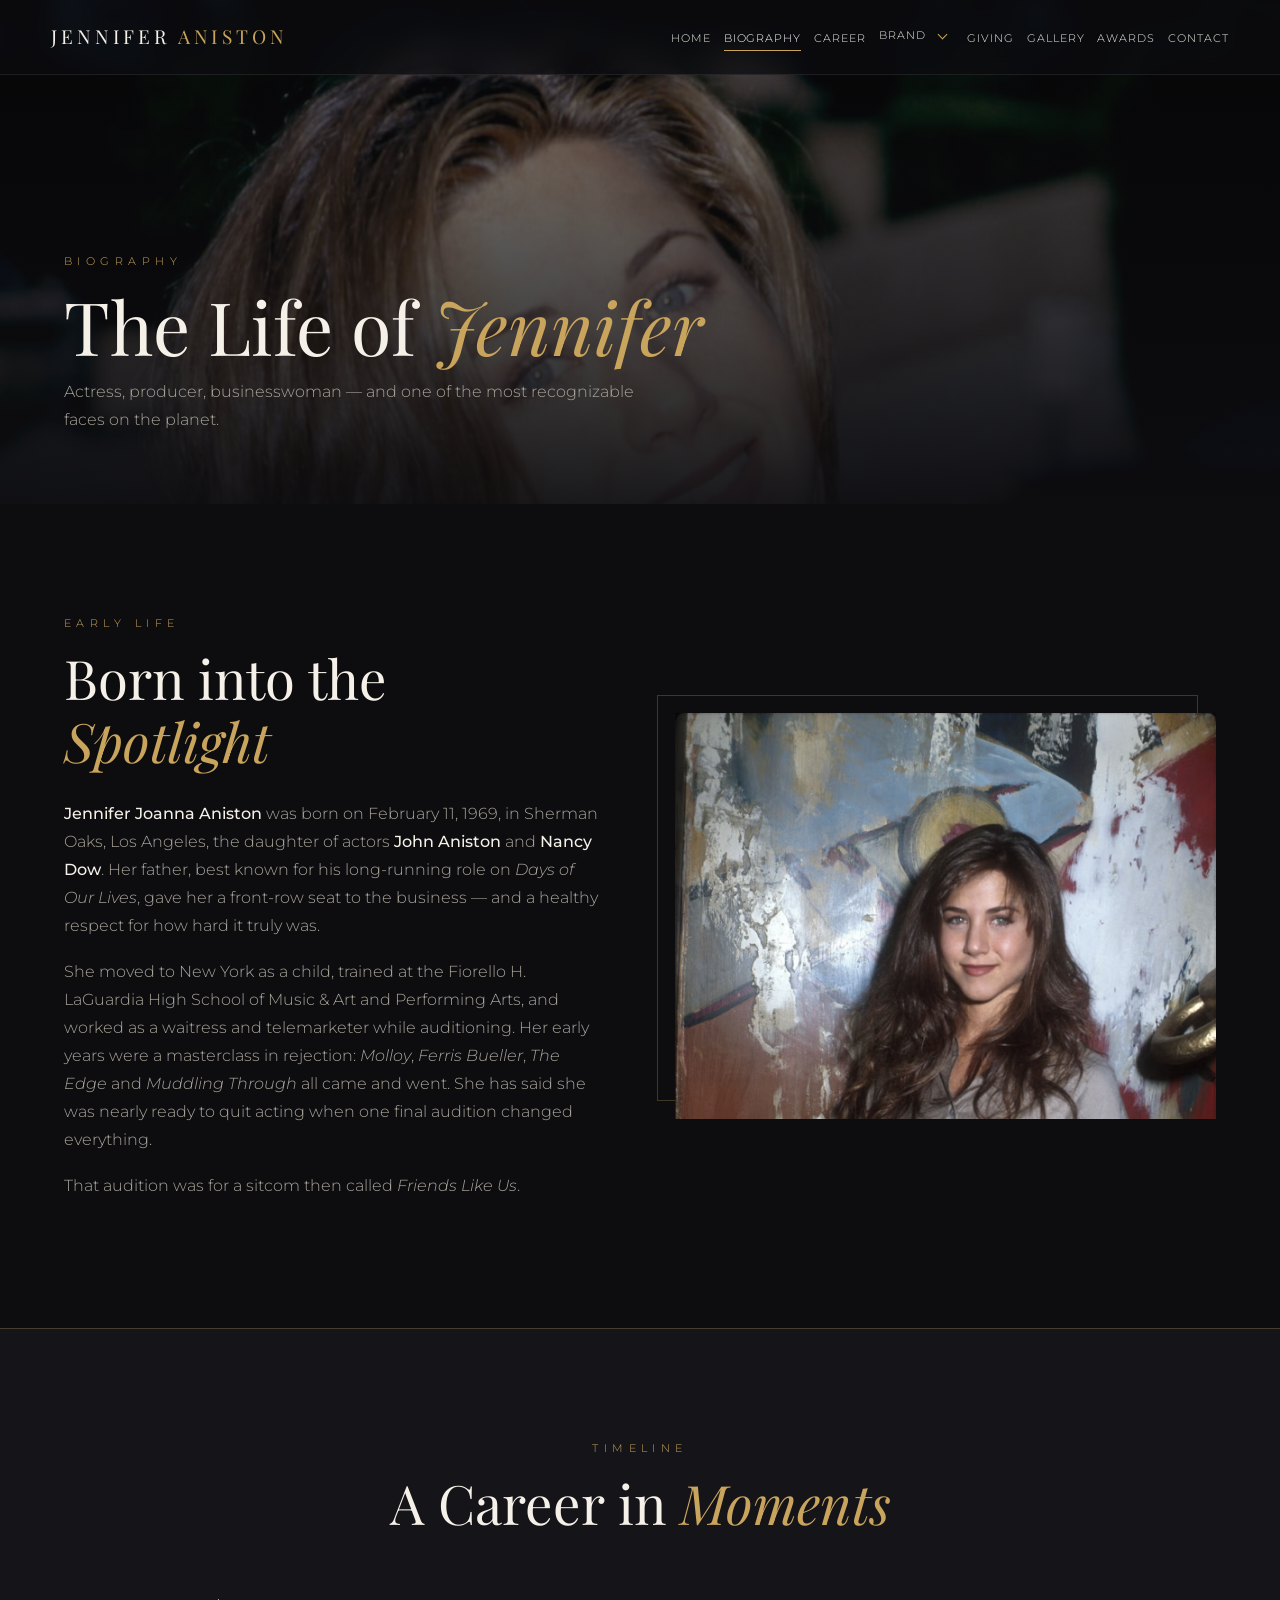
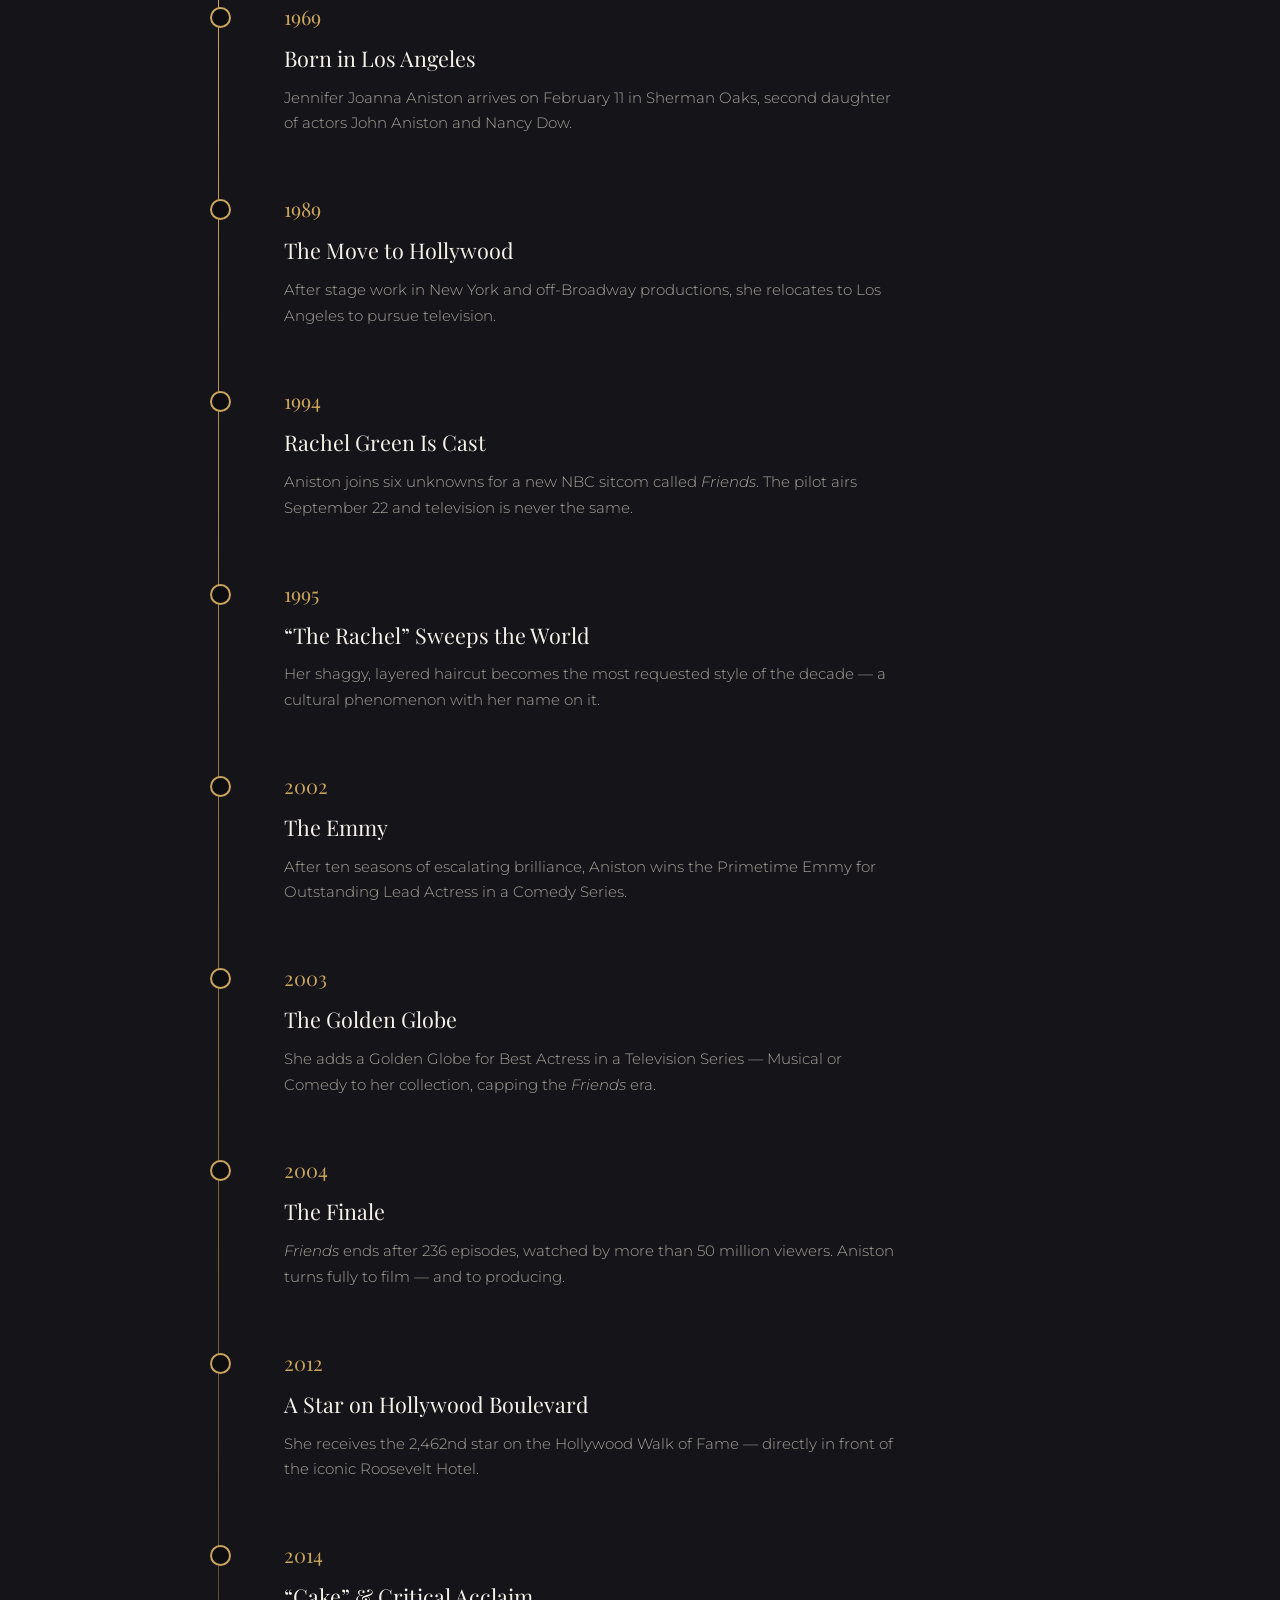
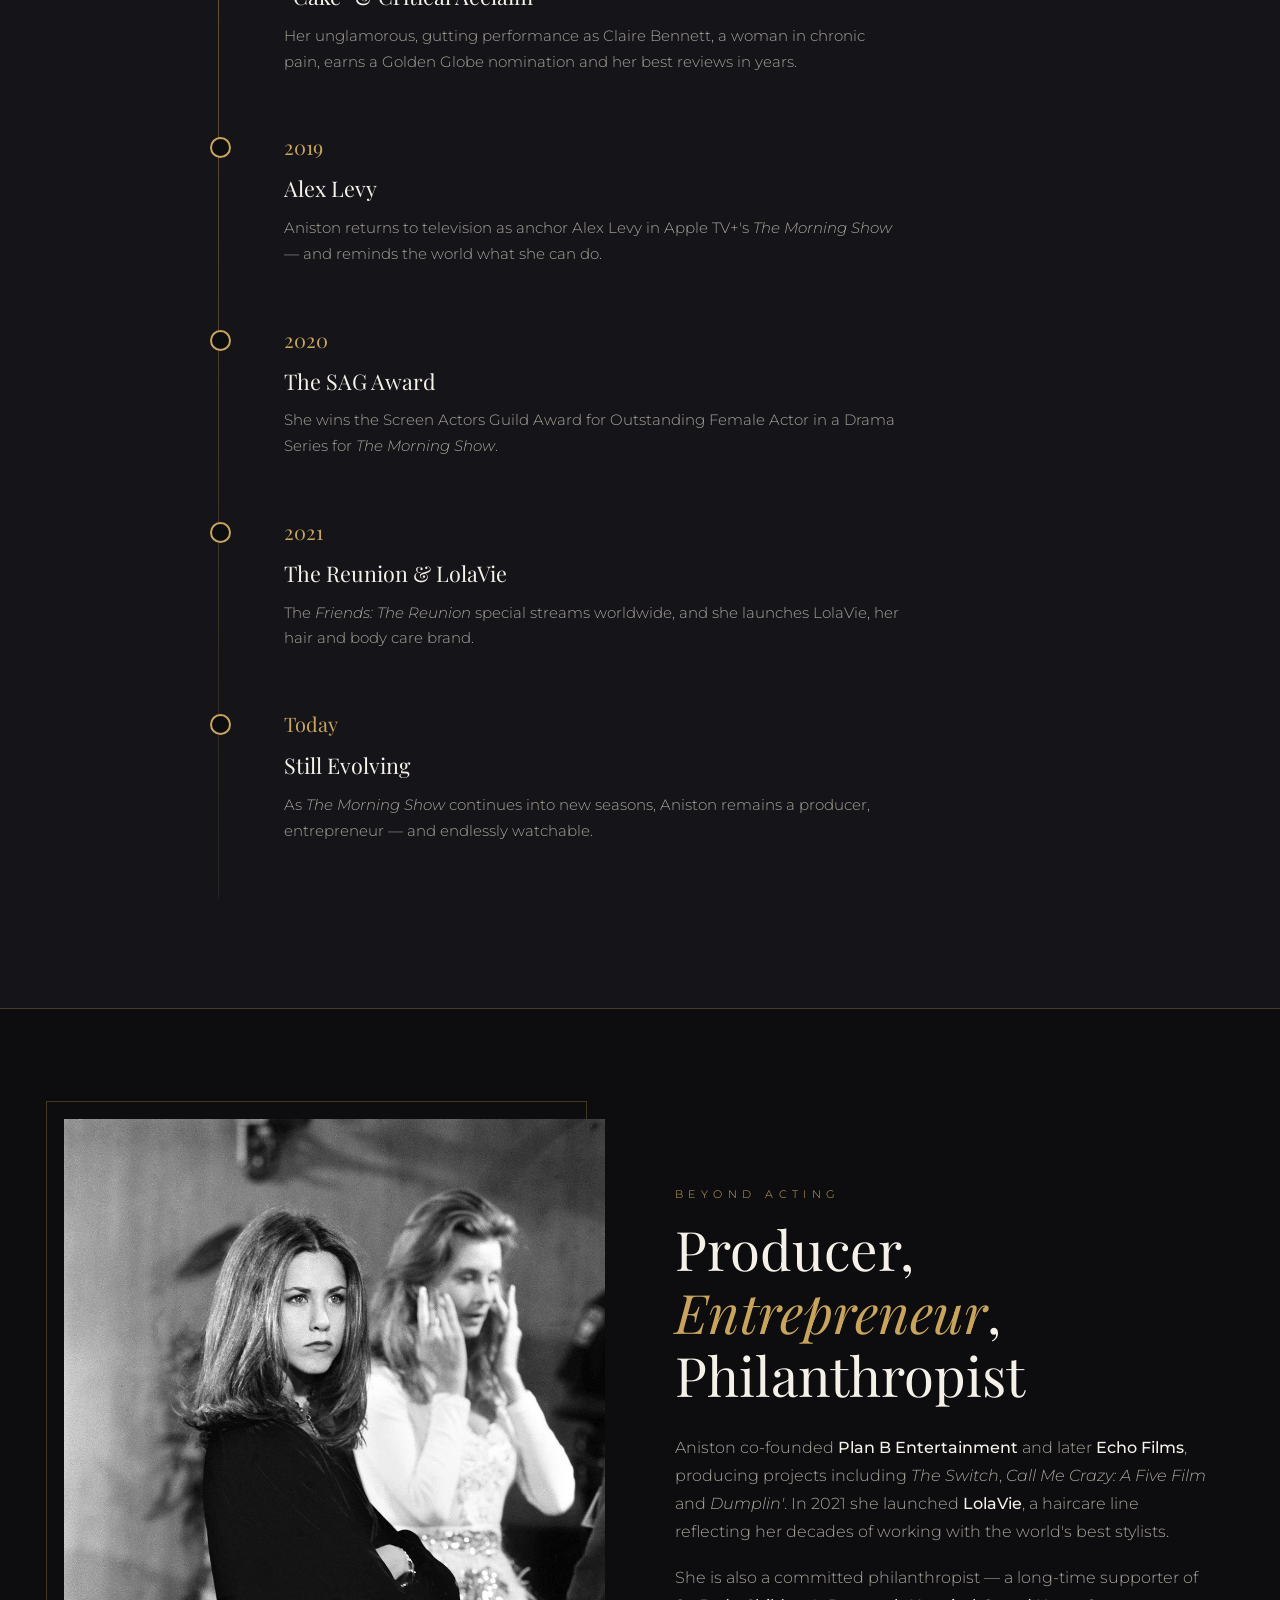
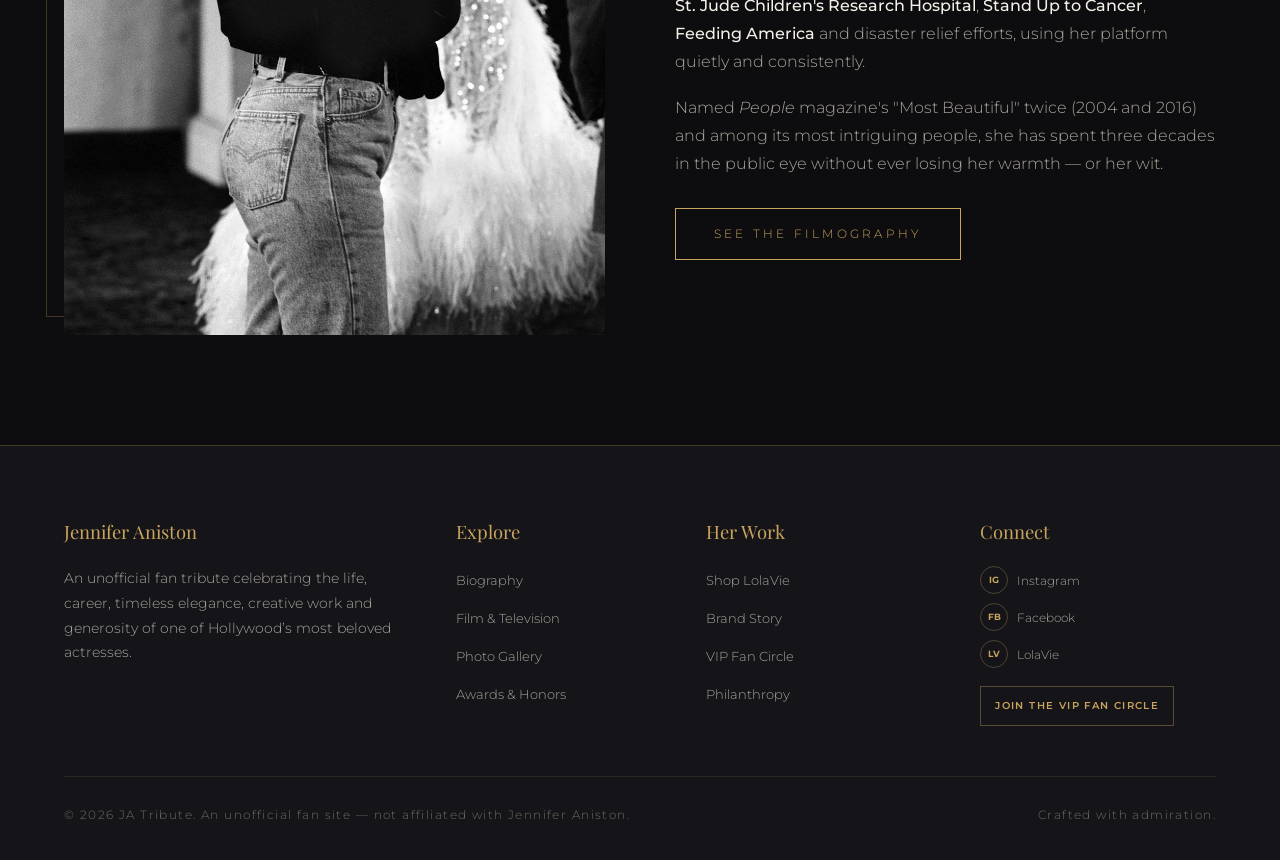
==== commit 2045fb08: "shop" ====
--- a/about.html
+++ b/about.html
@@ -13,16 +13,16 @@
 <div id="preloader"><div class="mono">JA</div><div class="bar"><span></span></div><small>A Tribute</small></div>
 <header>
   <a href="index.html" class="logo">JENNIFER <em>ANISTON</em></a>
-  <button class="burger" aria-label="Menu"><span></span><span></span><span></span></button>
-  <nav><ul>
-  <li><a href="index.html">Home</a></li>
-<li><a href="about.html" class="active">Biography</a></li>
-<li><a href="career.html">Career</a></li>
-<li><a href="brand.html">Brand</a></li>
-<li><a href="philanthropy.html">Giving</a></li>
-<li><a href="gallery.html">Gallery</a></li>
-<li><a href="awards.html">Awards</a></li>
-<li><a href="contact.html">Contact</a></li>
+  <button class="burger" aria-label="Open navigation" aria-controls="primary-nav" aria-expanded="false"><span></span><span></span><span></span></button>
+  <nav id="primary-nav"><ul>
+    <li><a href="index.html">Home</a></li>
+    <li><a href="about.html" class="active" aria-current="page">Biography</a></li>
+    <li><a href="career.html">Career</a></li>
+    <li class="nav-dropdown"><a href="brand.html" class="nav-parent">Brand</a><button class="nav-dropdown-toggle" type="button" aria-label="Show Brand links" aria-expanded="false"><span aria-hidden="true"></span></button><ul class="nav-submenu"><li><a href="brand.html">Brand Overview</a></li><li><a href="shop.html">Shop LolaVie</a></li></ul></li>
+    <li><a href="philanthropy.html">Giving</a></li>
+    <li><a href="gallery.html">Gallery</a></li>
+    <li><a href="awards.html">Awards</a></li>
+    <li><a href="contact.html">Contact</a></li>
   </ul></nav>
 </header>
 
@@ -106,8 +106,8 @@
   <div>
     <h4>Her Work</h4>
     <ul>
-      <li><a href="brand.html">LolaVie Products</a></li>
-      <li><a href="brand.html#products">Brand Story</a></li>
+      <li><a href="shop.html">Shop LolaVie</a></li>
+      <li><a href="brand.html">Brand Story</a></li>
       <li><a href="brand.html#vip">VIP Fan Circle</a></li>
       <li><a href="philanthropy.html">Philanthropy</a></li>
     </ul>
@@ -129,5 +129,18 @@
 </footer>
 <button id="toTop" aria-label="Back to top">↑</button>
 <script src="js/main.js"></script>
+<!-- Smartsupp Live Chat script -->
+<script type="text/javascript">
+var _smartsupp = _smartsupp || {};
+_smartsupp.key = 'bcdfde1995f0a2264aba8d6f1db11af759a7a715';
+window.smartsupp||(function(d) {
+  var s,c,o=smartsupp=function(){ o._.push(arguments)};o._=[];
+  s=d.getElementsByTagName('script')[0];c=d.createElement('script');
+  c.type='text/javascript';c.charset='utf-8';c.async=true;
+  c.src='https://www.smartsuppchat.com/loader.js?';s.parentNode.insertBefore(c,s);
+})(document);
+</script>
+<noscript>Powered by <a href="https://www.smartsupp.com" target="_blank">Smartsupp</a></noscript>
+
 </body>
 </html>
--- a/css/style.css
+++ b/css/style.css
@@ -52,26 +52,42 @@
 /* ---------- Navigation ---------- */
 header{
   position:fixed;top:0;left:0;right:0;z-index:1000;
-  padding:26px 5vw;display:flex;align-items:center;justify-content:space-between;
+  padding:20px 4vw;display:flex;align-items:center;justify-content:space-between;gap:24px;
+  background:rgba(13,13,16,.76);backdrop-filter:blur(12px);
+  border-bottom:1px solid rgba(255,255,255,.08);
   transition:all .45s var(--ease);
 }
 header.scrolled{
-  padding:14px 5vw;background:rgba(13,13,16,.88);
-  backdrop-filter:blur(14px);border-bottom:1px solid rgba(201,164,92,.15);
-}
-.logo{font-family:var(--serif);font-size:1.35rem;letter-spacing:.28em;color:var(--ivory)}
+  padding:13px 4vw;background:rgba(13,13,16,.94);
+  backdrop-filter:blur(14px);border-bottom:1px solid rgba(201,164,92,.24);
+}
+.logo{flex:0 0 auto;font-family:var(--serif);font-size:1.2rem;letter-spacing:.2em;color:var(--ivory)}
 .logo em{color:var(--gold);font-style:normal}
-nav ul{display:flex;gap:38px;list-style:none}
+nav{margin-left:auto}
+nav ul{display:flex;align-items:center;gap:clamp(10px,1.2vw,18px);list-style:none;padding:0;margin:0}
 nav a{
-  font-size:.72rem;letter-spacing:.24em;text-transform:uppercase;color:var(--muted);
+  font-size:.69rem;letter-spacing:.1em;text-transform:uppercase;color:#f0ece4;
   position:relative;padding:6px 0;transition:color .3s;
 }
 nav a::after{
   content:"";position:absolute;left:0;bottom:0;width:0;height:1px;
   background:var(--gold);transition:width .35s var(--ease);
 }
-nav a:hover,nav a.active{color:var(--ivory)}
+nav a:hover,nav a.active{color:#fff}
 nav a:hover::after,nav a.active::after{width:100%}
+.nav-dropdown{position:relative;display:flex;align-items:center;gap:5px}
+.nav-dropdown-toggle{display:grid;place-items:center;width:24px;height:30px;padding:0;border:0;background:transparent;color:var(--gold);cursor:pointer}
+.nav-dropdown-toggle span{width:7px;height:7px;border-right:1.5px solid currentColor;border-bottom:1.5px solid currentColor;transform:translateY(-2px) rotate(45deg);transition:transform .2s ease}
+.nav-dropdown.open>.nav-dropdown-toggle span{transform:translateY(2px) rotate(225deg)}
+nav .nav-submenu{
+  position:absolute;top:calc(100% + 14px);left:-14px;z-index:5;display:none;min-width:205px;
+  flex-direction:column;align-items:stretch;gap:2px;padding:7px;background:#111114;
+  border:1px solid rgba(201,164,92,.35);box-shadow:0 16px 36px rgba(0,0,0,.38);text-align:left
+}
+.nav-dropdown:hover>.nav-submenu,.nav-dropdown:focus-within>.nav-submenu,.nav-dropdown.open>.nav-submenu{display:flex}
+nav .nav-submenu a{display:block;padding:11px 12px;color:#f0ece4;font-size:.68rem;letter-spacing:.07em;text-transform:none;white-space:nowrap}
+nav .nav-submenu a:hover,nav .nav-submenu a.active{background:rgba(201,164,92,.12);color:#fff}
+nav .nav-submenu a::after{display:none}
 .burger{display:none;flex-direction:column;gap:6px;cursor:pointer;background:none;border:0;z-index:1002}
 .burger span{width:28px;height:2px;background:var(--ivory);transition:.35s var(--ease)}
 .burger.open span:nth-child(1){transform:translateY(8px) rotate(45deg)}
@@ -362,6 +378,24 @@
 .banner p{color:var(--muted);max-width:600px;margin-top:14px}
 
 /* responsive */
+@media (max-width:1020px){
+  header{padding:17px 5vw}
+  header.scrolled{padding:13px 5vw}
+  .burger{display:flex}
+  nav{position:fixed;inset:0;z-index:1001;margin:0;display:flex;align-items:center;justify-content:center;
+    padding:90px 24px 36px;background:rgba(13,13,16,.98);backdrop-filter:blur(14px);
+    transform:translateX(100%);transition:transform .4s var(--ease);overflow-y:auto}
+  nav.open{transform:none}
+  nav>ul{flex-direction:column;gap:18px;text-align:center}
+  nav>ul>li>a{font-size:.92rem;letter-spacing:.16em}
+  .nav-dropdown{display:grid;grid-template-columns:auto 34px;justify-content:center;gap:0 4px}
+  .nav-dropdown>.nav-parent{justify-self:end}
+  .nav-dropdown-toggle{justify-self:start}
+  nav .nav-submenu{position:static;grid-column:1/-1;min-width:0;align-items:center;gap:2px;padding:6px 0 0;
+    border:0;background:transparent;box-shadow:none;text-align:center}
+  nav .nav-submenu a{padding:9px 12px;color:#d7d1c8;font-size:.78rem}
+  nav .nav-submenu a:hover,nav .nav-submenu a.active{background:transparent;color:var(--gold)}
+}
 @media (max-width:1020px){
   .cards,.film-grid{grid-template-columns:repeat(2,1fr)}
   .award-grid{grid-template-columns:1fr}
@@ -393,14 +427,8 @@
    BRAND, PHILANTHROPY & VIP COMMUNITY
    ============================================================ */
 
-nav ul{
-  gap:clamp(8px,1.35vw,22px);
-}
-
-nav a{
-  font-size:.62rem;
-  letter-spacing:.14em;
-}
+nav ul{gap:clamp(8px,1vw,16px)}
+nav a{font-size:.67rem;letter-spacing:.09em}
 
 .brand-banner::after,
 .philanthropy-banner::after{
@@ -430,11 +458,64 @@
   padding:50px 5vw;
 }
 
+.shop-promo{padding:54px 5vw;background:var(--bg-2);border-top:1px solid var(--line);border-bottom:1px solid var(--line)}
+.shop-promo-inner{display:flex;align-items:center;justify-content:space-between;gap:24px}
+.shop-promo h2{margin:8px 0 0;font-family:var(--serif);font-size:clamp(1.8rem,3vw,2.6rem);font-weight:400}
+.shop-promo h2 em{color:var(--gold)}
+.shop-about-link{color:var(--ivory);font-size:.68rem;letter-spacing:.08em}
+.shop-about-link span{color:var(--gold);padding-left:6px}
+.shop-banner::after{background:linear-gradient(90deg,rgba(13,13,16,.82),rgba(13,13,16,.32)),linear-gradient(0deg,rgba(13,13,16,.45),transparent)}
+.shop-page{padding-top:70px}
+
 .product-grid{
   display:grid;
   grid-template-columns:repeat(3,1fr);
   gap:28px;
 }
+
+.shop-toolbar{
+  display:flex;
+  align-items:center;
+  justify-content:space-between;
+  gap:20px;
+  margin:0 0 24px;
+  padding:14px 0;
+  border-top:1px solid var(--line);
+  border-bottom:1px solid var(--line);
+  color:var(--ivory);
+  font-size:.76rem;
+  letter-spacing:.08em;
+}
+
+.shop-count{margin-left:12px;color:var(--muted);font-size:.68rem}
+.cart-toggle,.cart-close,.checkout-close,.quantity-control button{
+  border:0;background:none;color:inherit;cursor:pointer;font:inherit
+}
+.cart-toggle{
+  position:fixed;z-index:40;right:96px;bottom:26px;width:66px;height:66px;
+  display:grid;place-items:center;border:1px solid rgba(222,190,132,.65);border-radius:50%;
+  background:#25231f;color:#f7f2e9;box-shadow:0 10px 32px rgba(0,0,0,.32);
+  opacity:0;visibility:hidden;pointer-events:none;transform:translateY(16px) scale(.82);
+  transition:opacity .24s ease,visibility .24s ease,transform .24s cubic-bezier(.2,.8,.2,1),box-shadow .2s ease
+}
+.cart-toggle.is-visible{opacity:1;visibility:visible;pointer-events:auto;transform:translateY(0) scale(1)}
+.cart-toggle:hover{box-shadow:0 14px 38px rgba(0,0,0,.4);transform:translateY(-3px) scale(1.03)}
+.cart-toggle.pop{animation:bag-pop .52s cubic-bezier(.2,.8,.25,1.25)}
+.cart-icon{position:relative;width:23px;height:20px;margin-top:7px;border:1.5px solid var(--gold);border-radius:2px 2px 5px 5px}
+.cart-icon::before{content:"";position:absolute;left:5px;top:-9px;width:10px;height:9px;border:1.5px solid var(--gold);border-bottom:0;border-radius:8px 8px 0 0}
+.cart-count{
+  position:absolute;top:-5px;right:-4px;display:grid;place-items:center;min-width:24px;height:24px;
+  padding:0 5px;border:2px solid #25231f;border-radius:999px;background:#9a463f;color:#fff;
+  font-size:.68rem;font-weight:700;line-height:1
+}
+@media (max-width:760px){.cart-toggle{right:84px;bottom:22px}}
+@keyframes bag-pop{
+  0%{transform:translateY(0) scale(1) rotate(0)}
+  35%{transform:translateY(-13px) scale(1.14) rotate(-7deg)}
+  70%{transform:translateY(2px) scale(.96) rotate(4deg)}
+  100%{transform:translateY(0) scale(1) rotate(0)}
+}
+@media (prefers-reduced-motion:reduce){.cart-toggle,.cart-toggle.pop{animation:none;transition:none}}
 
 .product-card{
   position:relative;
@@ -494,15 +575,16 @@
     linear-gradient(145deg,#f6efe7,#e8d8c9);
 }
 
-.product-visual svg{
-  width:min(62%,195px);
-  height:auto;
-  filter:drop-shadow(0 20px 20px rgba(45,36,28,.16));
-  transition:transform .5s var(--ease);
-}
-
-.product-card:hover .product-visual svg{
-  transform:translateY(-7px) rotate(-1.2deg);
+.product-visual img{
+  width:100%;
+  height:290px;
+  object-fit:contain;
+  mix-blend-mode:multiply;
+  transition:transform .55s var(--ease);
+}
+
+.product-card:hover .product-visual img{
+  transform:translateY(-5px) scale(1.025);
 }
 
 .product-body{
@@ -511,7 +593,7 @@
 
 .product-kicker{
   display:block;
-  color:var(--gold);
+  color:#82633b;
   font-size:.62rem;
   font-weight:600;
   letter-spacing:.18em;
@@ -523,11 +605,12 @@
   font-family:'Playfair Display',serif;
   font-size:1.55rem;
   font-weight:500;
+  color:#29251f;
   margin-bottom:11px;
 }
 
 .product-body p{
-  color:var(--muted,#716a60);
+  color:#625b52;
   font-size:.9rem;
   line-height:1.75;
   margin-bottom:18px;
@@ -548,6 +631,59 @@
   letter-spacing:.08em;
   text-transform:uppercase;
 }
+
+.product-buy{display:flex;align-items:center;justify-content:space-between;gap:12px;margin:22px 0 11px}
+.product-buy strong{font-family:'Playfair Display',serif;font-size:1.32rem;font-weight:500;color:#25221e}
+.add-to-cart,.checkout-button{
+  min-height:44px;padding:0 17px;border:1px solid #28251f;background:#28251f;color:#fff;
+  font-family:var(--sans);font-size:.64rem;font-weight:600;letter-spacing:.15em;text-transform:uppercase;
+  cursor:pointer;transition:background .2s ease,color .2s ease,border-color .2s ease
+}
+.add-to-cart:hover,.checkout-button:not(:disabled):hover{background:var(--gold);border-color:var(--gold);color:#171410}
+.product-official{font-size:.68rem;color:#756d60;border-bottom:1px solid rgba(117,109,96,.35);padding-bottom:2px}
+
+.shop-cart{
+  position:fixed;z-index:39;right:26px;bottom:106px;top:auto;width:min(420px,calc(100vw - 32px));max-height:calc(100vh - 130px);
+  overflow:auto;padding:24px;background:#fbf8f2;color:#28251f;border:1px solid #d9d0c4;
+  box-shadow:0 22px 70px rgba(0,0,0,.28)
+}
+.cart-heading{display:flex;align-items:flex-start;justify-content:space-between;border-bottom:1px solid #ded7cc;padding-bottom:16px}
+.cart-heading .kicker{font-size:.58rem;letter-spacing:.18em;color:#8c7045}
+.cart-heading h3{margin:5px 0 0;font-family:'Playfair Display',serif;font-size:1.55rem;font-weight:400}
+.cart-close,.checkout-close{font-size:1.8rem;line-height:1;color:#514a40;padding:0 4px}
+.cart-items{display:grid;gap:15px;padding:18px 0}
+.cart-line{display:grid;grid-template-columns:58px minmax(0,1fr) auto;align-items:center;gap:12px}
+.cart-line img{width:58px;height:68px;object-fit:contain;background:#f0ebe2;mix-blend-mode:multiply}
+.cart-line h4{margin:0 0 5px;font-size:.8rem;font-weight:500}
+.cart-line p{margin:0;color:#746d62;font-size:.75rem}
+.cart-line-total{font-size:.8rem;font-weight:600;white-space:nowrap}
+.quantity-control{display:flex;align-items:center;gap:11px;margin-top:7px}
+.quantity-control button{width:23px;height:23px;border:1px solid #cfc6b8;line-height:1}
+.quantity-control span{min-width:12px;text-align:center;font-size:.72rem}
+.cart-empty{padding:24px 0;color:#746d62;font-size:.86rem}
+.cart-footer{border-top:1px solid #ded7cc;padding-top:16px}
+.cart-footer>div{display:flex;justify-content:space-between;font-size:.88rem}
+.cart-footer>div strong{font-size:1rem}
+.cart-footer p{margin:9px 0 15px;color:#746d62;font-size:.72rem}
+.checkout-button{width:100%;min-height:48px}
+.checkout-button:disabled{opacity:.42;cursor:not-allowed}
+
+.checkout-modal{width:min(520px,calc(100vw - 28px));max-width:none;max-height:calc(100vh - 28px);padding:0;border:1px solid #d9d0c4;background:#fbf8f2;color:#28251f;box-shadow:0 28px 100px rgba(0,0,0,.38)}
+.checkout-modal::backdrop{background:rgba(15,14,12,.72);backdrop-filter:blur(3px)}
+.checkout-form{position:relative;display:grid;gap:12px;padding:clamp(24px,5vw,42px);overflow:auto}
+.checkout-close{position:absolute;top:20px;right:22px}
+.checkout-form>.kicker{color:#8c7045;font-size:.59rem;letter-spacing:.2em;text-transform:uppercase}
+.checkout-form h2{margin:0;font-family:'Playfair Display',serif;font-size:2rem;font-weight:400}
+.checkout-form h2 em{color:#97754a}
+.checkout-note{margin:0 0 7px;color:#746d62;font-size:.76rem;line-height:1.6}
+.checkout-order{display:grid;gap:7px;padding:13px 0;border-top:1px solid #ded7cc;border-bottom:1px solid #ded7cc}
+.checkout-order-line{display:flex;justify-content:space-between;gap:12px;font-size:.78rem}
+.checkout-order-line.total{padding-top:7px;border-top:1px solid #ded7cc;font-weight:600}
+.checkout-form label{margin-top:3px;font-size:.68rem;font-weight:600;letter-spacing:.08em;text-transform:uppercase}
+.checkout-form input{width:100%;min-height:45px;padding:10px 12px;border:1px solid #cfc6b8;background:#fff;color:#28251f;font:inherit;font-size:.85rem}
+.checkout-form input:focus{outline:2px solid #a98d60;outline-offset:1px}
+.checkout-official{justify-self:center;font-size:.72rem;color:#716248;border-bottom:1px solid #b4a58b;padding-bottom:2px}
+.checkout-success{padding:12px;background:#e9eee5;color:#354234;font-size:.84rem;line-height:1.5}
 
 .card-link,
 .business-link{
